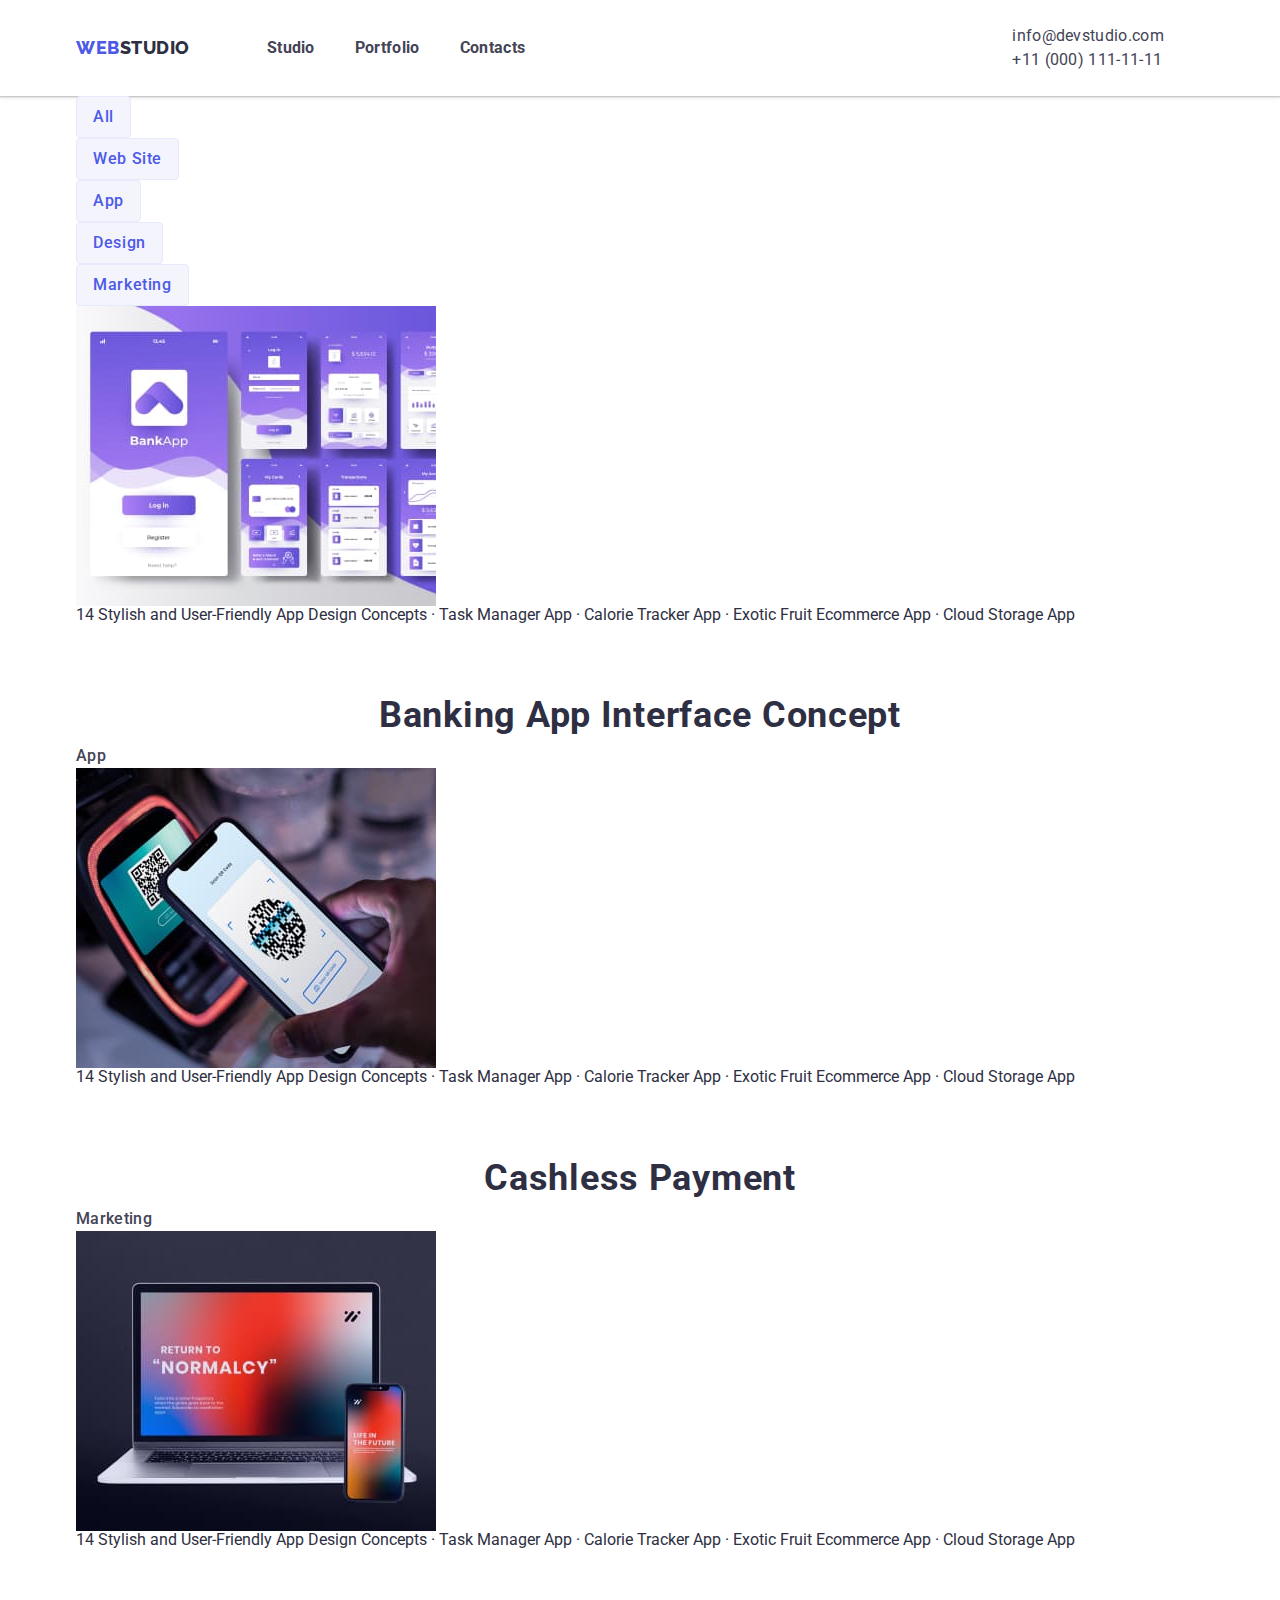
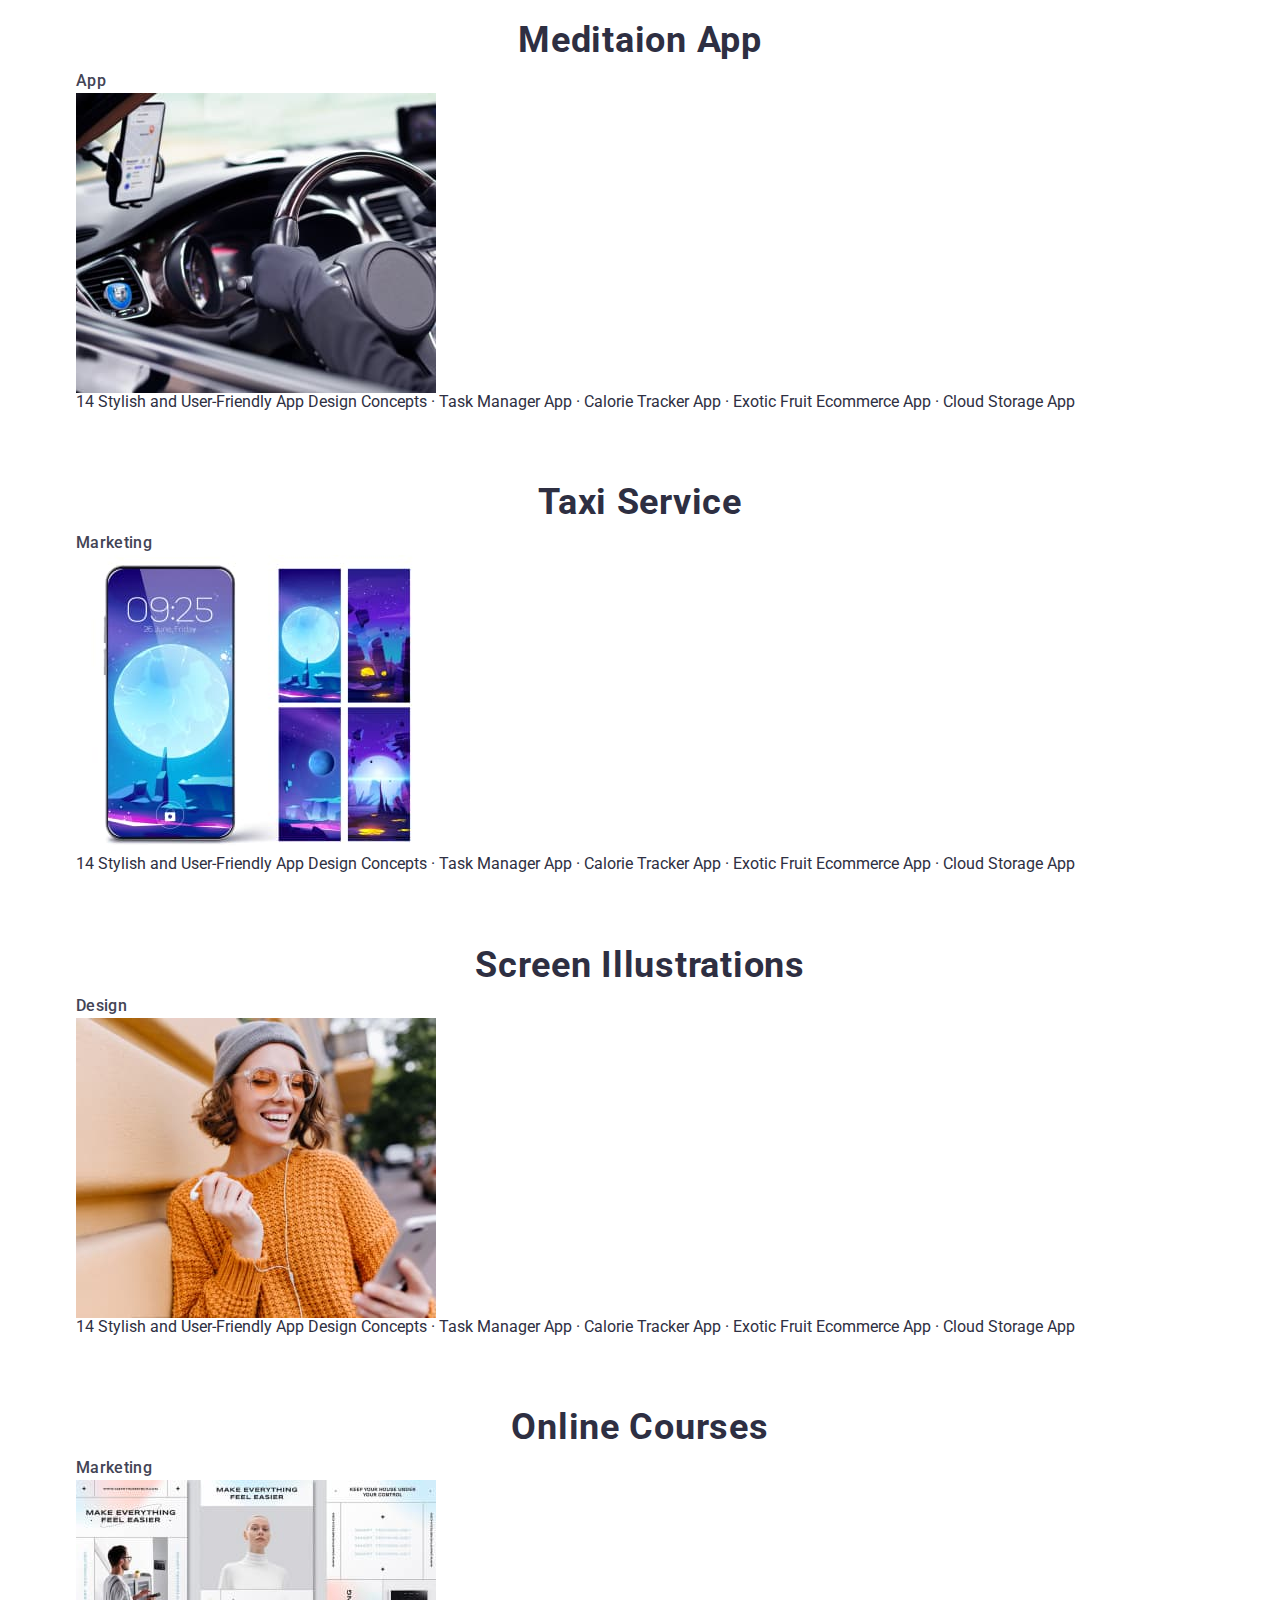
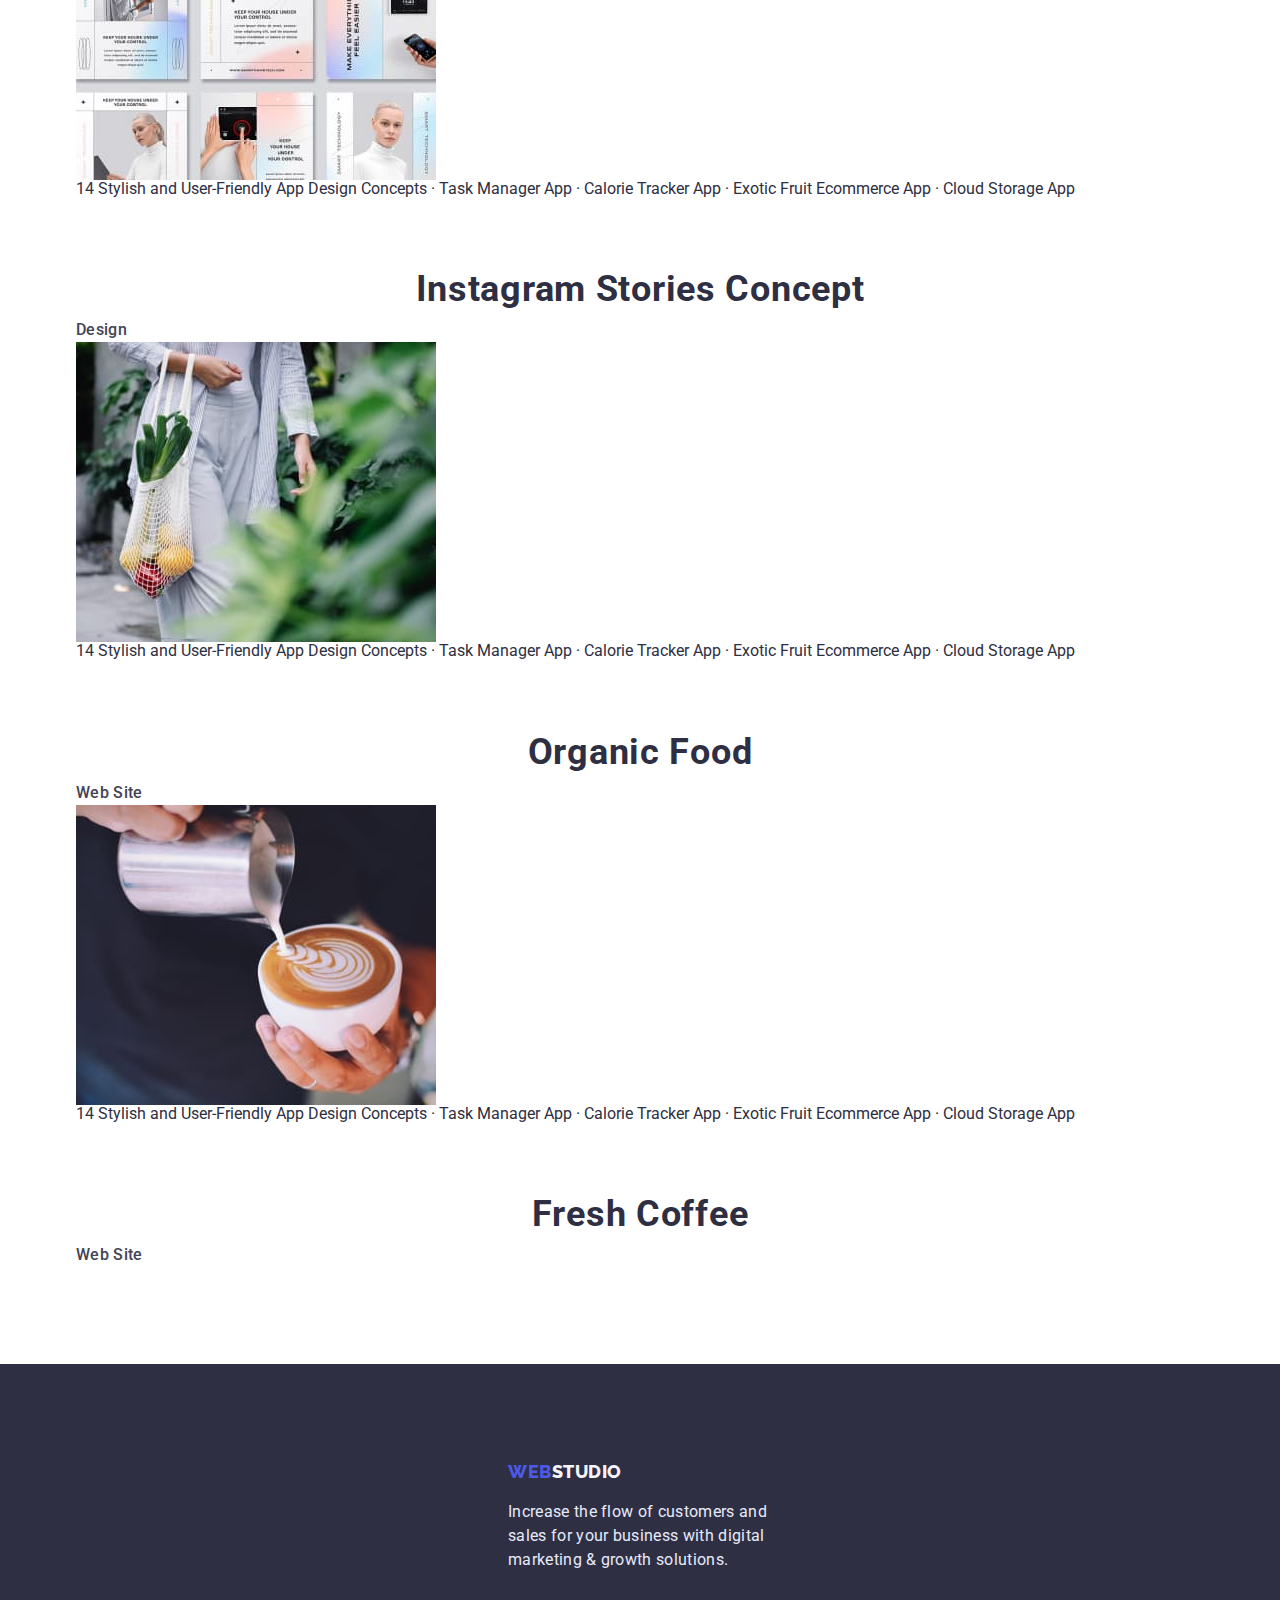
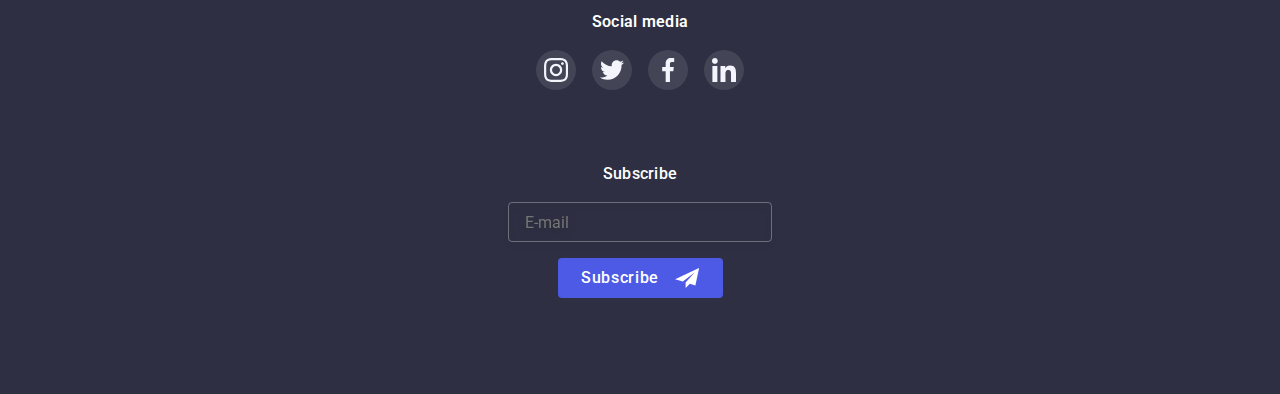
==== portfolio.html @ 829f00c6 "mobile version done" ====
<!DOCTYPE html>
<html lang="en">
  <head>
    <meta charset="UTF-8" />
    <meta http-equiv="X-UA-Compatible" content="IE=edge" />
    <meta name="viewport" content="width=device-width, initial-scale=1.0" />
    <link rel="preconnect" href="https://fonts.googleapis.com" />
    <link rel="preconnect" href="https://fonts.gstatic.com" crossorigin />
    <link
      href="https://fonts.googleapis.com/css2?family=Raleway:wght@700;800&family=Roboto:wght@400;500;700;900&display=swap"
      rel="stylesheet"
    />
    <link
      rel="stylesheet"
      href="https://cdnjs.cloudflare.com/ajax/libs/modern-normalize/1.1.0/modern-normalize.min.css"
    />
    <link rel="stylesheet" href="./css/styles.css" />
    <title>Portfolio</title>
  </head>
  <body>
    <!--Шапка сайту-->
    <header class="page-header">
      <div class="container page-header-container">
        <nav class="page-nav">
          <a class="link logo logo-header" href="./index.html"
            >Web<span class="logo-dark">Studio</span></a
          >
          <ul class="menu list">
            <li class="menu-item">
              <a class="menu-link link" href="./index.html">Studio</a>
            </li>
            <li class="menu-item">
              <a class="menu-link link current" href="./portfolio.html"
                >Portfolio</a
              >
            </li>
            <li class="menu-item">
              <a class="menu-link link" href="">Contacts</a>
            </li>
          </ul>
        </nav>
        <div>
          <ul class="menu-contacts list">
            <li class="menu-contacts-item">
              <a class="contact-mail link" href="mailto:info@devstudio.com"
                >info@devstudio.com</a
              >
            </li>
            <li>
              <a class="contact-phone-number link" href="tel:+110001111111"
                >+11 (000) 111-11-11</a
              >
            </li>
          </ul>
        </div>
      </div>
    </header>
    <main>
      <!--Наші роботи-->
      <section class="portfolio-section">
        <div class="container">
          <h1 class="visually-hidden">Portfolio</h1>
          <ul class="list portfolio-menu-list">
            <li class="portfolio-item">
              <button class="portfolio-btn" type="button">All</button>
            </li>
            <li class="portfolio-item">
              <button class="portfolio-btn" type="button">Web Site</button>
            </li>
            <li class="portfolio-item">
              <button class="portfolio-btn" type="button">App</button>
            </li>
            <li class="portfolio-item">
              <button class="portfolio-btn" type="button">Design</button>
            </li>
            <li>
              <button class="portfolio-btn" type="button">Marketing</button>
            </li>
          </ul>

          <ul class="list portfolio-container">
            <li class="portfolio-card">
              <a class="link card-color" href="App">
                <div class="portfolio-overlay">
                  <img
                    src="./images/bankingapp.jpg"
                    alt="Bank application photo"
                    width="360"
                    height="300"
                  />
                  <p class="overlay">
                    14 Stylish and User-Friendly App Design Concepts · Task
                    Manager App · Calorie Tracker App · Exotic Fruit Ecommerce
                    App · Cloud Storage App
                  </p>
                </div>
                <div class="portfolio-card-wrapper">
                  <h2 class="section-subtitle">
                    Banking App Interface Concept
                  </h2>
                  <p class="section-paragraph">App</p>
                </div>
              </a>
            </li>
            <li class="portfolio-card">
              <a class="link card-color" href="Marketing">
                <div class="portfolio-overlay">
                  <img
                    src="./images/cashlesspayment.jpg"
                    alt="Cashless Payment photo"
                    width="360"
                    height="300"
                  />
                  <p class="overlay">
                    14 Stylish and User-Friendly App Design Concepts · Task
                    Manager App · Calorie Tracker App · Exotic Fruit Ecommerce
                    App · Cloud Storage App
                  </p>
                </div>
                <div class="portfolio-card-wrapper">
                  <h2 class="section-subtitle">Cashless Payment</h2>
                  <p class="section-paragraph">Marketing</p>
                </div>
              </a>
            </li>
            <li class="portfolio-card">
              <a class="link card-color" href="App">
                <div class="portfolio-overlay">
                  <img
                    src="./images/meditation.jpg"
                    alt="Meditaion App photo"
                    width="360"
                    height="300"
                  />
                  <p class="overlay">
                    14 Stylish and User-Friendly App Design Concepts · Task
                    Manager App · Calorie Tracker App · Exotic Fruit Ecommerce
                    App · Cloud Storage App
                  </p>
                </div>
                <div class="portfolio-card-wrapper">
                  <h2 class="section-subtitle">Meditaion App</h2>
                  <p class="section-paragraph">App</p>
                </div>
              </a>
            </li>
            <li class="portfolio-card">
              <a class="link card-color" href="Marketing">
                <div class="portfolio-overlay">
                  <img
                    src="./images/taxi.jpg"
                    alt="Taxi goes on call"
                    width="360"
                    height="300"
                  />
                  <p class="overlay">
                    14 Stylish and User-Friendly App Design Concepts · Task
                    Manager App · Calorie Tracker App · Exotic Fruit Ecommerce
                    App · Cloud Storage App
                  </p>
                </div>
                <div class="portfolio-card-wrapper">
                  <h2 class="section-subtitle">Taxi Service</h2>
                  <p class="section-paragraph">Marketing</p>
                </div></a
              >
            </li>
            <li class="portfolio-card">
              <a class="link card-color" href="Design"
                ><div class="portfolio-overlay">
                  <img
                    src="./images/screen.jpg"
                    alt="Screen Illustrations photo"
                    width="360"
                    height="300"
                  />
                  <p class="overlay">
                    14 Stylish and User-Friendly App Design Concepts · Task
                    Manager App · Calorie Tracker App · Exotic Fruit Ecommerce
                    App · Cloud Storage App
                  </p>
                </div>
                <div class="portfolio-card-wrapper">
                  <h2 class="section-subtitle">Screen Illustrations</h2>
                  <p class="section-paragraph">Design</p>
                </div></a
              >
            </li>

            <li class="portfolio-card">
              <a class="link card-color" href="Marketing"
                ><div class="portfolio-overlay">
                  <img
                    src="./images/onlinecourses.jpg"
                    alt="Girl is lisening online course"
                    width="360"
                    height="300"
                  />
                  <p class="overlay">
                    14 Stylish and User-Friendly App Design Concepts · Task
                    Manager App · Calorie Tracker App · Exotic Fruit Ecommerce
                    App · Cloud Storage App
                  </p>
                </div>
                <div class="portfolio-card-wrapper">
                  <h2 class="section-subtitle">Online Courses</h2>
                  <p class="section-paragraph">Marketing</p>
                </div></a
              >
            </li>
            <li class="portfolio-card">
              <a class="link card-color" href="Design"
                ><div class="portfolio-overlay">
                  <img
                    src="./images/instanew.jpg"
                    alt="Instagram application photo"
                    width="360"
                    height="300"
                  />
                  <p class="overlay">
                    14 Stylish and User-Friendly App Design Concepts · Task
                    Manager App · Calorie Tracker App · Exotic Fruit Ecommerce
                    App · Cloud Storage App
                  </p>
                </div>
                <div class="portfolio-card-wrapper">
                  <h2 class="section-subtitle">Instagram Stories Concept</h2>
                  <p class="section-paragraph">Design</p>
                </div></a
              >
            </li>
            <li class="portfolio-card">
              <a class="link card-color" href="Web-Site"
                ><div class="portfolio-overlay">
                  <img
                    src="./images/organicfood.jpg"
                    alt="Organic Food photo"
                    width="360"
                    height="300"
                  />
                  <p class="overlay">
                    14 Stylish and User-Friendly App Design Concepts · Task
                    Manager App · Calorie Tracker App · Exotic Fruit Ecommerce
                    App · Cloud Storage App
                  </p>
                </div>
                <div class="portfolio-card-wrapper">
                  <h2 class="section-subtitle">Organic Food</h2>
                  <p class="section-paragraph">Web Site</p>
                </div></a
              >
            </li>
            <li class="portfolio-card">
              <a class="link card-color" href="Web-Site"
                ><div class="portfolio-overlay">
                  <img
                    src="./images/freshcoffee.jpg"
                    alt="Fresh Coffee photo"
                    width="360"
                    height="300"
                  />
                  <p class="overlay">
                    14 Stylish and User-Friendly App Design Concepts · Task
                    Manager App · Calorie Tracker App · Exotic Fruit Ecommerce
                    App · Cloud Storage App
                  </p>
                </div>
                <div class="portfolio-card-wrapper">
                  <h2 class="section-subtitle">Fresh Coffee</h2>
                  <p class="section-paragraph">Web Site</p>
                </div></a
              >
            </li>
          </ul>
        </div>
      </section>
    </main>
    <!--Підвал-->
    <footer class="footer-container">
      <div class="container footer-position">
        <div class="footer-info">
          <a class="link logo" href="./index.html"
            >Web<span class="logo-light">Studio</span></a
          >
          <p class="footer-paragraph">
            Increase the flow of customers and sales for your business with
            digital marketing & growth solutions.
          </p>
        </div>
        <div class="footer-social-media">
          <section class="social-media">
            <h3 class="social-media-paragraph">Social media</h3>
            <ul class="social-footer-list list">
              <li class="social-list-item">
                <a href="#" class="social-list-link link-bg">
                  <svg class="social-list-icon" width="24" height="24">
                    <use href="./images/sprite.svg#icon-instagram"></use></svg
                ></a>
              </li>
              <li class="social-list-item">
                <a href="" class="social-list-link link-bg">
                  <svg class="social-list-icon" width="24" height="24">
                    <use href="./images/sprite.svg#icon-twitter"></use></svg
                ></a>
              </li>
              <li class="social-list-item">
                <a href="" class="social-list-link link-bg">
                  <svg class="social-list-icon" width="24" height="24">
                    <use href="./images/sprite.svg#icon-facebook"></use></svg
                ></a>
              </li>
              <li class="social-list-item">
                <a href="" class="social-list-link link-bg">
                  <svg class="social-list-icon" width="24" height="24">
                    <use href="./images/sprite.svg#icon-linkedin"></use></svg
                ></a>
              </li>
            </ul>
          </section>
        </div>

        <div class="footer-form-container">
          <h3 class="footer-form-paragraph">Subscribe</h3>
          <form class="footer-form">
            <label class="footer-form-field">
              <input
                type="email"
                name="user_email"
                class="footer-form-input"
                required
                placeholder="E-mail"
              />
            </label>
            <button type="submit" class="footer-form-submit">
              Subscribe
              <svg class="footer-icon-send">
                <use href="./images/sprite.svg#icon-send"></use>
              </svg>
            </button>
          </form>
        </div>
      </div>
    </footer>
  </body>
</html>
---- css/styles.css ----
h1,
h2,
h3,
h4,
p {
  margin-top: 0;
  margin-bottom: 0;
}

h1 {
  margin: 0 auto;
}

ul {
  margin-top: 0;
  margin-bottom: 0;
  padding-left: 0;
}

img {
  display: block;
}

button {
  cursor: pointer;
}

:root {
  --color-primary-brand: #4d5ae5;
  --color-dark: #2e2f42;
  --color-success: #31d0aa;
  --color-text: #434455;
  --color-subtle-text: #8e8f99;
  --color-accent: #e7e9fc;
  --color-light: #f4f4fd;
  --color-white: #ffffff;
  --color-btn-bgrnd-active: #404bbf;
}

.list {
  list-style: none;
}

.link {
  text-decoration: none;
}

body {
  font-family: "Roboto", sans-serif;
  color: var(--color-dark);
  background-color: var(--color-white);
}

/* ============== Components ================= */
/*#region */
.portfolio-btn {
  font-family: "Roboto", sans-serif;
  font-weight: 500;
  font-size: 16px;
  line-height: 1.5;
  letter-spacing: 0.04em;
  color: var(--color-primary-brand);
  background-color: var(--color-light);
  border-color: var(--color-accent);
  border: 1px solid var(--color-accent);
  border-radius: 4px;
  padding: 8px 16px 8px 16px;

  transition-property: color, background-color, border-color, box-shadow;
  transition-duration: 250ms;
  transition-timing-function: cubic-bezier(0.4, 0, 0.2, 1);
}

.portfolio-btn:hover,
.portfolio-btn:focus {
  color: var(--color-white);
  background-color: var(--color-primary-brand);
  border-color: transparent;
  border-radius: 4px;
  box-shadow: 0px 3px 1px rgba(0, 0, 0, 0.1), 0px 2px 1px rgba(0, 0, 0, 0.08),
    0px 2px 2px rgba(0, 0, 0, 0.12);
}

.visually-hidden {
  position: absolute;
  white-space: nowrap;
  width: 1px;
  height: 1px;
  overflow: hidden;
  border: 0;
  padding: 0;
  clip: rect(0 0 0 0);
  clip-path: inset(50%);
  margin: -1px;
}

.section-title {
  font-weight: 700;
  font-size: 36px;
  line-height: 1.11;
  letter-spacing: 0.02em;
  margin-top: 103px;
  margin-bottom: 72px;
  text-align: center;
}

.section-subtitle-team {
  font-weight: 500;
  font-size: 20px;
  line-height: 1.2;
  letter-spacing: 0.02em;
  text-align: center;
}

.section-paragraph-team {
  font-weight: 400;
  font-size: 16px;
  line-height: 1.5;
  letter-spacing: 0.02em;
  color: var(--color-text);
  margin-top: 8px;
  text-align: center;
}

.card-color {
  position: relative;
  display: block;
  color: var(--color-dark);

  transition-property: box-shadow;
  transition-duration: 250ms;
  transition-timing-function: cubic-bezier(0.4, 0, 0.2, 1);
}

.logo {
  font-family: "Raleway", sans-serif;
  font-weight: 800;
  font-size: 18px;
  line-height: 1.33;
  letter-spacing: 0.03em;
  text-transform: uppercase;
  color: var(--color-primary-brand);
}

.logo-header {
  margin-right: 77px;
}

.logo-dark {
  color: var(--color-dark);
}

.logo-light {
  color: var(--color-light);
}

/* .container {
  width: 1158px;
  margin: 0 auto;
  padding-left: 15px;
  padding-right: 15px;
} */

/* ============== /Components ================= */
/*#endregion*/

/* ================== Header ================== */
/*#region */

.container {
  padding-left: 15px;
  padding-right: 15px;
}

@media screen and (min-width: 480px) {
  .container {
    width: 396px;
    margin-left: auto;
    margin-right: auto;
  }
}

@media screen and (min-width: 769px) {
  .container {
    width: 736px;
  }
}

@media screen and (min-width: 1200px) {
  .container {
    width: 1158px;
  }
}

/* ================== Mobile ================== */
@media screen and (max-width: 768px) {
  .menu,
  .menu-contacts,
  .studio-features-svg-bg {
    display: none;
  }

  .page-header {
    padding-top: 24px;
    padding-bottom: 24px;
  }

  .page-header-container {
    display: flex;
    justify-content: space-between;
  }

  .mobile-menu-open {
    background-color: transparent;
    border: none;
    padding: 0;
    line-height: 0;
  }
}

/* =================== / Mobile =================== */
/* ================== Mobile menu ================== */
.mobile-menu {
  position: fixed;
  width: 100%;
  height: 100%;
  min-height: 796px;
  z-index: 1000;
  top: 0;
  left: 0;
  background-color: var(--color-white);

  opacity: 0;
  visibility: hidden;
  pointer-events: none;
  transition: 500ms linear, visibilits 500ms linear;
}
.mobile-menu-open-icon {
  width: 32px;
  height: 22px;
}

.mobile-menu.is-open {
  opacity: 1;
  visibility: visible;
  pointer-events: auto;
}

.mobile-menu-container {
  position: relative;
  padding: 40px;
}

.mobile-menu-close-btn {
  position: absolute;
  right: 40px;
  top: 40px;
  display: flex;
  justify-content: center;
  align-items: center;
  background-color: #e7e9fc;
  border: 1px solid rgba(0, 0, 0, 0.1);
  width: 24px;
  height: 24px;
  border-radius: 50%;

  transition-property: background-color, box-shadow, border;
  transition-duration: 250ms;
  transition-timing-function: cubic-bezier(0.4, 0, 0.2, 1);
}

.mobile-menu-close-btn:hover,
.mobile-menu-close-btn:focus {
  background-color: #e7e9fc;
  box-shadow: 0px 1px 6px rgba(46, 47, 66, 0.08),
    0px 1px 1px rgba(46, 47, 66, 0.16), 0px 2px 1px rgba(46, 47, 66, 0.08);
  border: none;
}

.mobile-menu-close-btn:active {
  background-color: var(--color-btn-bgrnd-active);
  fill: var(--color-white);
  border: none;
}
/* ================= / Mobile menu ================= */

/* =================  Tablet ================= */

@media screen and (min-width: 768px) {
  .mobile-menu,
  .mobile-menu-open {
    display: none;
  }

  .page-header {
    padding-top: 24px;
    padding-bottom: 24px;
    box-shadow: 0px 2px 1px rgba(46, 47, 66, 0.08),
      0px 1px 1px rgba(46, 47, 66, 0.16), 0px 1px 6px rgba(46, 47, 66, 0.08);
  }

  .page-nav {
    display: flex;
    align-items: center;
  }

  .page-header-container {
    display: flex;
    align-items: center;
    justify-content: space-between;
  }

  .menu {
    display: flex;
    align-items: center;
  }

  .menu-contacts {
    display: flex;
    flex-direction: column;
    align-items: flex-start;
    margin-left: auto;
  }

  .menu-contacts-item {
    margin-right: 40px;
  }

  .menu-item {
    position: relative;
  }

  .menu-item:not(:last-child) {
    margin-right: 40px;
  }

  .menu-link {
    font-weight: 700;
    font-size: 16px;
    line-height: 1.5;
    letter-spacing: 0.02em;
    color: var(--color-text);

    transition-property: color;
    transition-duration: 250ms;
    transition-timing-function: cubic-bezier(0.4, 0, 0.2, 1);
  }

  .menu-link:hover,
  .menu-link:focus,
  .contact-mail:hover,
  .contact-mail:focus,
  .contact-phone-number:hover,
  .contact-phone-number:focus,
  .menu-link:active,
  .contact-mail:active,
  .contact-phone-number:active {
    color: var(--color-primary-brand);
  }

  .contact-mail,
  .contact-phone-number {
    font-weight: 400;
    font-size: 16px;
    line-height: 1.5;
    letter-spacing: 0.02em;
    color: var(--color-text);

    transition-property: color;
    transition-duration: 250ms;
    transition-timing-function: cubic-bezier(0.4, 0, 0.2, 1);
  }
}
/* ================= / Tablet ================= */

/* .link.current::after {
  content: "";
  position: absolute;
  width: 100%;
  height: 4px;
  left: 0px;
  bottom: -24px;
  background-color: var(--color-primary-brand);
  border-radius: 2px;
}

.page-header {
  padding-top: 24px;
  padding-bottom: 24px;
  box-shadow: 0px 2px 1px rgba(46, 47, 66, 0.08),
    0px 1px 1px rgba(46, 47, 66, 0.16), 0px 1px 6px rgba(46, 47, 66, 0.08);
}

.page-nav {
  display: flex;
  align-items: center;
}

.page-header-container {
  display: flex;
  align-items: center;
  justify-content: space-between;
}

.menu {
  display: flex;
  align-items: center;
}

.menu-contacts {
  display: flex;
  align-items: center;
  margin-left: auto;
}

.menu-contacts-item {
  margin-right: 40px;
}

.menu-item {
  position: relative;
}

.menu-item:not(:last-child) {
  margin-right: 40px;
}

.logo {
  font-family: "Raleway", sans-serif;
  font-weight: 800;
  font-size: 18px;
  line-height: 1.33;
  letter-spacing: 0.03em;
  text-transform: uppercase;
  color: var(--color-primary-brand);
}

.logo-header {
  margin-right: 77px;
}

.logo-dark {
  color: var(--color-dark);
}

.logo-light {
  color: var(--color-light);
}

.menu-link {
  font-weight: 700;
  font-size: 16px;
  line-height: 1.5;
  letter-spacing: 0.02em;
  color: var(--color-text);

  transition-property: color;
  transition-duration: 250ms;
  transition-timing-function: cubic-bezier(0.4, 0, 0.2, 1);
}

.menu-link:hover,
.menu-link:focus,
.contact-mail:hover,
.contact-mail:focus,
.contact-phone-number:hover,
.contact-phone-number:focus,
.menu-link:active,
.contact-mail:active,
.contact-phone-number:active {
  color: var(--color-primary-brand);
}

.contact-mail,
.contact-phone-number {
  font-weight: 400;
  font-size: 16px;
  line-height: 1.5;
  letter-spacing: 0.02em;
  color: var(--color-text);

  transition-property: color;
  transition-duration: 250ms;
  transition-timing-function: cubic-bezier(0.4, 0, 0.2, 1);
} */
/* ================== /Header ================== */
/*#endregion*/

/* ==============< !--Hero-->================= */
/*#region */

.hero {
  display: flex;
  flex-direction: column;
  justify-content: center;
  align-items: center;
  /* width: 428px; */
  width: 100vw;
  height: 432px;
  margin-left: auto;
  margin-right: auto;
  background-image: linear-gradient(
      rgba(46, 47, 66, 0.7),
      rgba(46, 47, 66, 0.7)
    ),
    url("../images/hero/mobile-bg.jpg");
  background-size: cover;
  background-color: rgba(46, 47, 66, 1);
}

.hero-title {
  font-weight: 700;
  font-size: 32px;
  line-height: 1.11;
  letter-spacing: 0.02em;
  text-align: center;
  color: var(--color-white);
  width: 318px;
}

.modal-btn {
  font-family: "Roboto", sans-serif;
  font-weight: 700;
  font-size: 16px;
  line-height: 1.19;
  letter-spacing: 0.04em;
  align-items: center;
  color: var(--color-white);
  background-color: var(--color-primary-brand);
  border-radius: 4px;
  border: 0px;
  margin-top: 72px;
  width: 170px;
  height: 51px;

  transition-property: box-shadow;
  transition-duration: 250ms;
  transition-timing-function: cubic-bezier(0.4, 0, 0.2, 1);
}

.modal-btn:hover,
.modal-btn:focus {
  box-shadow: 0px 4px 4px rgba(0, 0, 0, 0.15);
}

.modal-btn:active {
  background-color: var(--color-btn-bgrnd-active);
}

@media screen and (min-width: 768px) {
  .hero {
    background-image: linear-gradient(
        rgba(46, 47, 66, 0.7),
        rgba(46, 47, 66, 0.7)
      ),
      url("../images/hero/tablet-bg.jpg");
    padding-top: 112px;
    padding-bottom: 204px;
    width: 768px;
  }
  .hero-title {
    font-weight: 700;
    font-size: 56px;
    line-height: 1.07;
    letter-spacing: 0.02em;
    text-align: center;
    color: var(--color-white);
    width: 494px;
  }
}

@media (min-device-pixel-ratio: 2) and (min-width: 768px),
  screen and (min-resolution: 192dpi) and (min-width: 768px),
  screen and (min-resolution: 2dppx) and (min-width: 768px) {
  .hero {
    background-image: linear-gradient(
        rgba(46, 47, 66, 0.7),
        rgba(46, 47, 66, 0.7)
      ),
      url("../images/hero/tablet-bg@2x.jpg");
  }
}

@media screen and (min-width: 1200px) {
  .hero {
    padding-top: 192px;
    padding-bottom: 192px;
    width: 1440px;

    background-image: linear-gradient(
        rgba(46, 47, 66, 0.7),
        rgba(46, 47, 66, 0.7)
      ),
      url("../images/hero/bg.jpg");
  }
}

@media (min-device-pixel-ratio: 2) and (min-width: 1200px),
  screen and (min-resolution: 192dpi) and (min-width: 1200px),
  screen and (min-resolution: 2dppx) and (min-width: 1200px) {
  .hero {
    background-image: linear-gradient(
        rgba(46, 47, 66, 0.7),
        rgba(46, 47, 66, 0.7)
      ),
      url("../images/hero/bg@2x.jpg");
  }

  .modal-btn {
    font-family: "Roboto", sans-serif;
    font-weight: 700;
    font-size: 16px;
    line-height: 1.19;
    letter-spacing: 0.04em;
    align-items: center;
    color: var(--color-white);
    background-color: var(--color-primary-brand);
    border-radius: 4px;
    border: 0px;
    margin-top: 48px;
    width: 170px;
    height: 51px;
  }
}
/* ==============< /!--Hero-->================= */
/*#endregion*/

/* ==================  Особливості студії mobile ================== */

.studio-features {
  display: flex;
  flex-direction: column;
  text-align: center;
}

.section-subtitle {
  font-weight: 700;
  font-size: 36px;
  line-height: 1.11;
  text-align: center;
  letter-spacing: 0.02em;
  color: var(--color-dark);
  margin-top: 72px;
}

.section-paragraph {
  font-weight: 500;
  font-size: 16px;
  line-height: 1.5;
  letter-spacing: 0.02em;
  color: var(--color-text);
  margin-top: 8px;
}

/* ==================  /Особливості студії mobile ================== */

/* ==================  Особливості студії  ================== */

/* .studio-section-features {
  padding-top: 120px;
  padding-bottom: 120px;
}
.studio-features {
  display: flex;
  justify-content: space-between;
}

.studio-features-svg {
  width: 64px;
  height: 64px;
}

.studio-features-svg-bg {
  display: flex;
  justify-content: center;
  align-items: center;
  height: 112px;
  background-color: #f4f4fd;
  border-radius: 4px;
  margin-bottom: 8px;
}

.studio-features-item {
  flex-basis: calc((100%-72px) / 4);
}

.studio-features-item:not(:last-child) {
  margin-right: 24px;
} */
/* ==================  /Особливості студії  ================== */

/* ==================  What are we doing ================== */
/* .doing-list {
  display: flex;
  justify-content: space-between;
}

.doing-list-section {
  padding-bottom: 120px;
} */
/* =================  /What are we doing ================== */

/* ==================  Our Team-Mobile ================== */
.team {
  background-color: var(--color-light);
  padding-top: 96px;
  padding-bottom: 120px;
  margin-top: 96px;
}

.our-team-list {
  display: flex;
  justify-content: center;
  flex-wrap: wrap;
  gap: 24px;
}

.team-item {
  background-color: var(--color-white);
  box-shadow: 0px 1px 6px rgba(46, 47, 66, 0.08),
    0px 1px 1px rgba(46, 47, 66, 0.16), 0px 2px 1px rgba(46, 47, 66, 0.08);
  border-radius: 0px 0px 4px 4px;
}

.our-team-wrapper {
  padding: 32px 16px;
  text-align: center;
}

.social-list {
  display: flex;
  justify-content: center;
  gap: 24px;
  margin-top: 12px;
}

.social-list-link {
  display: flex;
  justify-content: center;
  align-items: center;
  width: 40px;
  height: 40px;
  border-radius: 50%;
  background-color: var(--color-primary-brand);
  fill: var(--color-white);

  transition-property: background-color;
  transition-duration: 250ms;
  transition-timing-function: cubic-bezier(0.4, 0, 0.2, 1);
}

.social-list-link:hover,
.social-list-link:focus {
  background-color: #31d0aa;
} */

/* ================  /Our Team-Mobile ================ */

/* ==================  Our Team ================== */
/* .team {
  background-color: var(--color-light);
  padding-top: 120px;
  padding-bottom: 120px;
}

.our-team-list {
  display: flex;
  justify-content: space-between;
  flex-wrap: wrap;
  gap: 24px;
}
.our-team-wrapper {
  padding: 32px 16px;
  text-align: center;
}
.team-item {
  background-color: var(--color-white);
  box-shadow: 0px 1px 6px rgba(46, 47, 66, 0.08),
    0px 1px 1px rgba(46, 47, 66, 0.16), 0px 2px 1px rgba(46, 47, 66, 0.08);
  border-radius: 0px 0px 4px 4px;
}

.social-list {
  display: flex;
  justify-content: center;
  gap: 24px;
  margin-top: 12px;
}

.social-list-link {
  display: flex;
  justify-content: center;
  align-items: center;
  width: 40px;
  height: 40px;
  border-radius: 50%;
  background-color: var(--color-primary-brand);
  fill: var(--color-white);

  transition-property: background-color;
  transition-duration: 250ms;
  transition-timing-function: cubic-bezier(0.4, 0, 0.2, 1);
}

.social-list-link:hover,
.social-list-link:focus {
  background-color: #31d0aa;
} */

/* =================  / Our Team ================== */

/* =============  Our Customers-Mobile ================ */
 .our-customers {
  padding-top: 104px;
  padding-bottom: 104px;
}

.our-customers-list {
  display: flex;
  flex-wrap: wrap;
  justify-content: center;
  gap: 16px;
  width: 396px;
}

.our-customers-link {
  display: flex;
  justify-content: center;
  align-items: center;
  width: 190px;
  height: 88px;
  fill: rgba(46, 47, 66, 0.4);
  border: 1px solid rgba(46, 47, 66, 0.4);
  border-radius: 4px;

  transition-property: fill, border;
  transition-duration: 250ms;
  transition-timing-function: cubic-bezier(0.4, 0, 0.2, 1);
}
/* ============  /Our Customers-Mobile =============== */

/* =================   Our Customers ================== */
/* .our-customers {
  padding-top: 120px;
  padding-bottom: 120px;
}

.our-customers-list {
  display: flex;
  justify-content: center;
  gap: 24px;
}

.our-customers-link {
  display: flex;
  justify-content: center;
  align-items: center;
  width: 168px;
  height: 88px;
  fill: rgba(46, 47, 66, 0.4);
  border: 1px solid rgba(46, 47, 66, 0.4);
  border-radius: 4px;

  transition-property: fill, border;
  transition-duration: 250ms;
  transition-timing-function: cubic-bezier(0.4, 0, 0.2, 1);
}

.our-customers-link:hover,
.our-customers-link:focus {
  fill: rgba(77, 90, 229, 1);
  border: 1px solid rgba(77, 90, 229, 1);
} */

/* =================  / Our Customers ================== */
/* ==================  Portfolio ================== */
/* .portfolio-overlay {
  overflow: hidden;
  position: relative;
}

.overlay {
  position: absolute;
  width: 360px;
  height: 300px;
  left: 0px;
  top: 0px;
  padding: 40px 32px 164px;

  transform: translate(0, 100%);
  transition: transform 250ms cubic-bezier(0.4, 0, 0.2, 1);

  font-weight: 400;
  font-size: 16px;
  line-height: 1.5;
  color: var(--color-light);
  letter-spacing: 0.02em;

  background-color: var(--color-primary-brand);
  background-blend-mode: soft-light;
  mix-blend-mode: normal;
}
.portfolio-card:hover .overlay {
  transform: translate(0, 0);
}

.portfolio-section {
  padding-top: 96px;
  padding-bottom: 120px;
}

.card-color:hover,
.card-color:focus {
  box-shadow: 0px 1px 6px 0px rgba(46, 47, 66, 0.08);
}

.portfolio-menu-list {
  display: flex;
  align-items: center;
  justify-content: center;
}

.portfolio-item:not(:last-child) {
  padding-right: 24px;
}

.portfolio-container {
  display: flex;
  flex-wrap: wrap;
  row-gap: 48px;
  column-gap: 24px;
  margin-top: 72px;
}

.portfolio-card-wrapper {
  padding-top: 32px;
  padding-bottom: 32px;
  padding-left: 16px;
  padding-right: 16px;
  border: 0.5px solid var(--color-light);
  border-top: none;
  box-shadow: 0px 1px 6px rgba(46, 47, 66, 0.08);
} */
/* ==================  /Portfolio ================== */

/* ================  Footer-Mobile ================ */
.footer-container {
  background-color: var(--color-dark);
  margin-top: 97px;
  padding-top: 96x;
  padding-bottom: 96px;
}

.logo-footer {
  display: block;
  text-align: center;
}
.footer-paragraph {
  font-size: 16px;
  line-height: 1.5;
  letter-spacing: 0.02em;
  color: var(--color-accent);
  width: 264px;
  height: 110px;
  margin-top: 16px;
}

.footer-position {
  display: flex;
  flex-direction: column;
  justify-content: flex-start;
  align-items: center;
  padding-top: 96px;
  }

.social-footer-list {
  display: flex;
  justify-content: center;
  gap: 16px;
  margin-top: 12px;
}

.social-media-paragraph {
  font-weight: 600;
  font-size: 16px;
  line-height: 24px;
  letter-spacing: 0.02em;
  color: var(--color-white);
  margin-bottom: 16px;
  text-align: center;
}

.link-bg {
  background-color: rgba(255, 255, 255, 0.1);

  transition-property: background-color;
  transition-duration: 250ms;
  transition-timing-function: cubic-bezier(0.4, 0, 0.2, 1);
}

.link-bg:hover,
.link-bg:focus {
  box-shadow: 0px 4px 4px rgba(0, 0, 0, 0.25);
}

.footer-form-paragraph {
  font-weight: 500;
  font-size: 16px;
  line-height: 1.5;
  letter-spacing: 0.02em;
  color: var(--color-white);
  margin-top: 72px;
  margin-bottom: 16px;
  text-align: center;
}

.footer-form-input {
  color: var(--color-white);
  width: 264px;
  height: 40px;
  border: 1px solid rgba(255, 255, 255, 0.3);
  filter: drop-shadow(0px 4px 4px rgba(0, 0, 0, 0.15));
  border-radius: 4px;
  background-color: transparent;
  padding-left: 16px;
  outline: none;
  margin-bottom: 16px;
}

.footer-form-submit {
  display: flex;
  align-items: center;
  justify-content: center;
  gap: 16px;
  font-family: "Roboto", sans-serif;
  font-weight: 500;
  font-size: 16px;
  line-height: 1.5;
  letter-spacing: 0.04em;
  color: var(--color-white);
  background-color: var(--color-primary-brand);
  border-radius: 4px;
  border: 0px;
  width: 165px;
  height: 40px;
 
  margin: 0 auto;
  }

.footer-form-submit:hover,
.footer-form-submit:focus {
  box-shadow: 0px 4px 4px rgba(0, 0, 0, 0.15);
}

.footer-form-submit:active {
  background-color: var(--color-btn-bgrnd-active);
}
.footer-icon-send {
  height: 20px;
  width: 24px;
}
/* ================  /Footer-Mobile ================ */
/* ==================  Footer ================== */
/* .social-footer-list {
  display: flex;
  justify-content: center;
  gap: 16px;
  margin-top: 12px;
}

.footer-paragraph {
  font-size: 16px;
  line-height: 1.5;
  letter-spacing: 0.02em;
  color: var(--color-accent);
  width: 264px;
  height: 110px;
  margin-top: 16px;
}

.footer-container {
  background-color: var(--color-dark);
  padding-top: 100px;
  padding-bottom: 100px;
}

.footer-position {
  display: flex;
  justify-content: flex-start;
  align-items: baseline;
  }

.footer-info {
  margin-right: 120px;
}
.footer-social-media {
  margin-right: 80px;
}
.social-media-paragraph {
  font-weight: 600;
  font-size: 16px;
  line-height: 24px;
  letter-spacing: 0.02em;
  color: var(--color-white);
  margin-bottom: 16px;
}

.link-bg {
  background-color: rgba(255, 255, 255, 0.1);

  transition-property: background-color;
  transition-duration: 250ms;
  transition-timing-function: cubic-bezier(0.4, 0, 0.2, 1);
}

.link-bg:hover,
.link-bg:focus {
  box-shadow: 0px 4px 4px rgba(0, 0, 0, 0.25);
}

.footer-form {
  display: flex;
  align-items: center;
  gap: 24px;
}

.footer-form-paragraph {
  font-weight: 500;
  font-size: 16px;
  line-height: 1.5;
  letter-spacing: 0.02em;
  color: var(--color-white);
  margin-bottom: 16px;
}

.footer-form-input {
  color: var(--color-white);
  width: 264px;
  height: 40px;
  border: 1px solid rgba(255, 255, 255, 0.3);
  filter: drop-shadow(0px 4px 4px rgba(0, 0, 0, 0.15));
  border-radius: 4px;
  background-color: transparent;
  padding-left: 16px;
  outline: none;
}

.footer-form-submit {
  display: flex;
  align-items: center;
  justify-content: center;
  gap: 16px;
  font-family: "Roboto", sans-serif;
  font-weight: 500;
  font-size: 16px;
  line-height: 1.5;
  letter-spacing: 0.04em;
  color: var(--color-white);
  background-color: var(--color-primary-brand);
  border-radius: 4px;
  border: 0px;
  width: 165px;
  height: 40px;
}

.footer-form-submit:hover,
.footer-form-submit:focus {
  box-shadow: 0px 4px 4px rgba(0, 0, 0, 0.15);
}

.footer-form-submit:active {
  background-color: var(--color-btn-bgrnd-active);
}
.footer-icon-send {
  height: 20px;
  width: 24px;
} */
/* ================== /Footer ================== */

/* ================== Modal window ================== */
/* .backdrop {
  position: fixed;
  top: 0;
  left: 0;
  z-index: 100;
  width: 100%;
  height: 100%;
  background-color: rgba(46, 47, 66, 0.4);

  transition-property: opacity, visibility;
  transition-duration: 250ms;
  transition-timing-function: cubic-bezier(0.4, 0, 0.2, 1);
}

.backdrop.is-hidden {
  opacity: 0;
  visibility: hidden;
  pointer-events: none;
}

.modal {
  position: absolute;
  top: 50%;
  left: 50%;
  transform: translate(-50%, -50%);
  width: 408px;
 
  background-color: #fcfcfc;
  box-shadow: 0px 1px 1px rgba(0, 0, 0, 0.14), 0px 1px 3px rgba(0, 0, 0, 0.12),
    0px 2px 1px rgba(0, 0, 0, 0.2);
  border-radius: 4px;
  padding: 72px 24px 24px 24px;
}

.modal-close-btn {
  display: flex;
  justify-content: center;
  align-items: center;
  background-color: #e7e9fc;
  border: 1px solid rgba(0, 0, 0, 0.1);
  width: 24px;
  height: 24px;
  border-radius: 50%;
  position: absolute;
  right: 24px;
  top: 24px;

  transition-property: background-color, box-shadow, border;
  transition-duration: 250ms;
  transition-timing-function: cubic-bezier(0.4, 0, 0.2, 1);
}

.modal-close-btn:hover,
.modal-close-btn:focus {
  background-color: #e7e9fc;
  box-shadow: 0px 1px 6px rgba(46, 47, 66, 0.08),
    0px 1px 1px rgba(46, 47, 66, 0.16), 0px 2px 1px rgba(46, 47, 66, 0.08);
  border: none;
}

.modal-close-btn:active {
  background-color: var(--color-btn-bgrnd-active);
  fill: var(--color-white);
  border: none;
} */
/* ================== /Modal window ================== */
/* ==================  Modal form ================== */
/* .modal-paragraph {
  font-weight: 500;
  font-size: 16px;
  line-height: 1.5;
  text-align: center;
  letter-spacing: 0.02em;
  color: var(--color-dark);
}

.modal-form {
  display: flex;
  flex-direction: column;
  margin-top: 8px;
}

.modal-form-field {
  margin-top: 8px;
}

.modal-form-input-wrapper {
  position: relative;
}
.modal-form-input {
  font-size: 18px;
  width: 100%;
  height: 40px;
  border: 1px solid rgba(33, 33, 33, 0.2);
  border-radius: 4px;
  padding-left: 42px;
  transition-property: background-color;
  transition-duration: 250ms;
  transition-timing-function: cubic-bezier(0.4, 0, 0.2, 1);
}

.modal-form-input:focus {
  outline: none;
  border-color: var(--color-primary-brand);
}

.modal-form-input:focus + .modal-form-input-icon {
  fill: var(--color-primary-brand);
}
.modal-form-input-desc {
  display: block;
  font-weight: 400;
  font-size: 12px;
  line-height: 1.33;
  letter-spacing: 0.04em;
  color: var(--color-subtle-text);
  margin-bottom: 4px;
}

.modal-form-input-icon {
  position: absolute;
  left: 16px;
  top: 50%;
  transform: translate(0, -50%);
  transition-property: background-color;
  transition-duration: 500ms;
  transition-timing-function: cubic-bezier(0.4, 0, 0.2, 1);
}

.modal-form-comment {
  display: block;
  resize: none;
  width: 100%;
  height: 120px;
  box-sizing: border-box;
  font-weight: 400;
  font-size: 12px;
  line-height: 1.33;
  letter-spacing: 0.04em;
  border: 1px solid rgba(33, 33, 33, 0.2);
  border-radius: 4px;
  color: var(--color-text);
}

.modal-form-comment::placeholder {
  font-weight: 400;
  font-size: 12px;
  line-height: 1.17;
  letter-spacing: 0.01em;
  color: var(--color-subtle-text);
}

.modal-form-comment:focus {
  outline: none;
  border-color: var(--color-primary-brand);
}

.modal-form-check-desc {
  display: flex;
  align-items: center;
  font-weight: 400;
  font-size: 12px;
  margin-top: 16px;
  margin-bottom: 24px;
  line-height: 1.33;
  letter-spacing: 0.04em;
  color: #757575;
}

.modal-form-check-desc::before {
  display: block;
  width: 16px;
  height: 16px;
  border: 1.25px solid #2e2f42;
  border-radius: 2px;
  margin-right: 8px;
  content: "";
  cursor: pointer;
}

.modal-form-check:checked + .modal-form-check-desc:before {
  background-color: var(--color-primary-brand);
  background-image: url(../images/Vector.svg);
  background-repeat: no-repeat;
  background-position: center;
}

.modal-form-check:focus + .modal-form-check-desc::before {
  outline: 1px solid var(--color-primary-brand);
}

.modal-form-submit {
  font-family: "Roboto", sans-serif;
  font-weight: 700;
  font-size: 16px;
  line-height: 1.19;
  letter-spacing: 0.04em;
  color: var(--color-white);
  background-color: var(--color-primary-brand);
  border-radius: 4px;
  border: 0px;
  margin: 0 auto;
  width: 169px;
  height: 56px;

  transition-property: box-shadow;
  transition-duration: 250ms;
  transition-timing-function: cubic-bezier(0.4, 0, 0.2, 1);
}

.modal-form-submit:hover,
.modal-form-submit:focus {
  box-shadow: 0px 4px 4px rgba(0, 0, 0, 0.15);
}

.modal-form-submit:active {
  background-color: var(--color-btn-bgrnd-active);
}

.privacy-policy {
  color: var(--color-primary-brand);
} */

/* ================== /Modal form ================== */
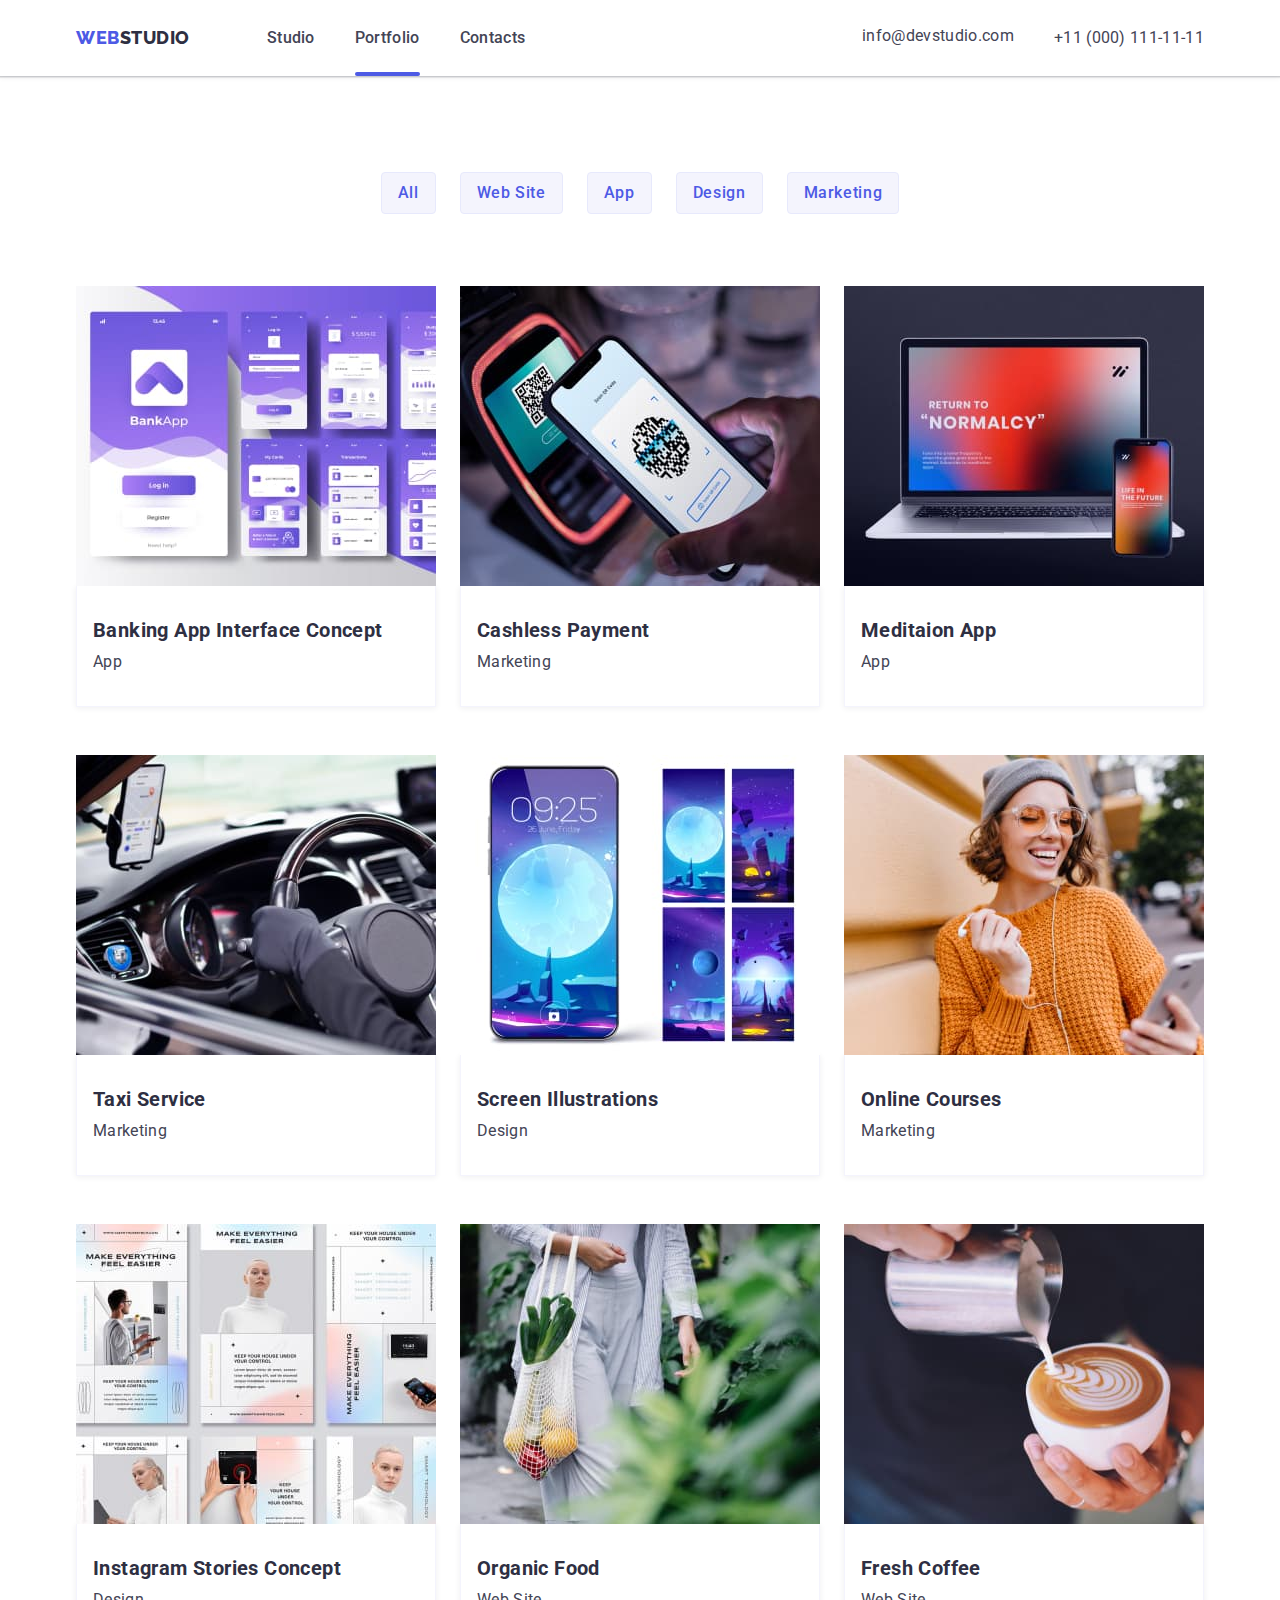
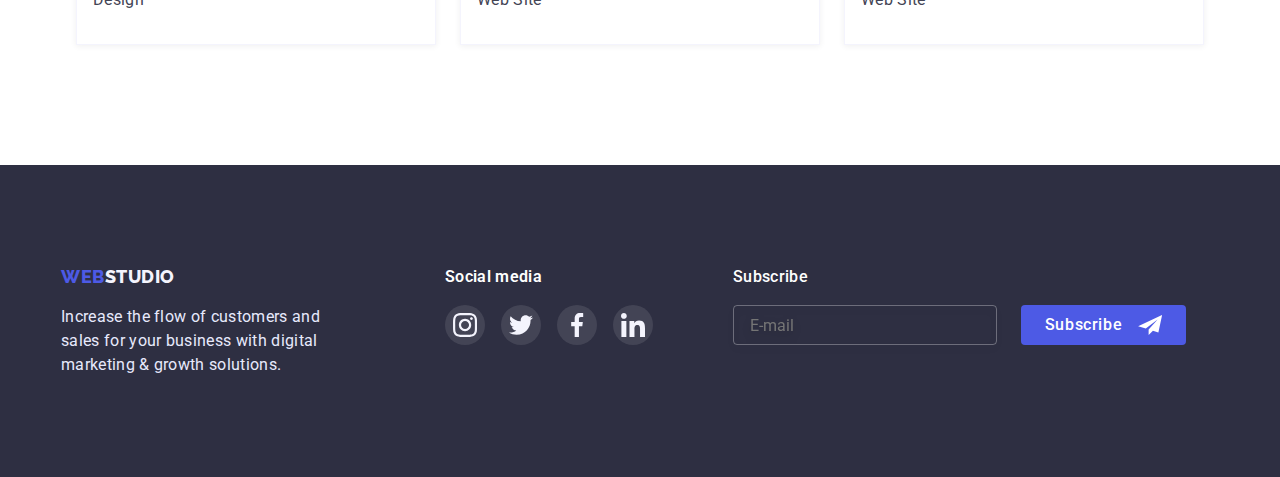
==== commit a61df9cc: "burger footer ready" ====
--- a/portfolio.html
+++ b/portfolio.html
@@ -279,7 +279,7 @@
     <footer class="footer-container">
       <div class="container footer-position">
         <div class="footer-info">
-          <a class="link logo" href="./index.html"
+          <a class="link logo logo-footer" href="./index.html"
             >Web<span class="logo-light">Studio</span></a
           >
           <p class="footer-paragraph">
@@ -292,28 +292,32 @@
             <h3 class="social-media-paragraph">Social media</h3>
             <ul class="social-footer-list list">
               <li class="social-list-item">
-                <a href="#" class="social-list-link link-bg">
+                <a href="#" class="link-bg">
                   <svg class="social-list-icon" width="24" height="24">
-                    <use href="./images/sprite.svg#icon-instagram"></use></svg
-                ></a>
+                    <use href="./images/sprite.svg#icon-instagram"></use>
+                  </svg>
+                </a>
               </li>
               <li class="social-list-item">
-                <a href="" class="social-list-link link-bg">
+                <a href="" class="link-bg">
                   <svg class="social-list-icon" width="24" height="24">
-                    <use href="./images/sprite.svg#icon-twitter"></use></svg
-                ></a>
+                    <use href="./images/sprite.svg#icon-twitter"></use>
+                  </svg>
+                </a>
               </li>
               <li class="social-list-item">
-                <a href="" class="social-list-link link-bg">
+                <a href="" class="link-bg">
                   <svg class="social-list-icon" width="24" height="24">
-                    <use href="./images/sprite.svg#icon-facebook"></use></svg
-                ></a>
+                    <use href="./images/sprite.svg#icon-facebook"></use>
+                  </svg>
+                </a>
               </li>
               <li class="social-list-item">
-                <a href="" class="social-list-link link-bg">
+                <a href="" class="link-bg">
                   <svg class="social-list-icon" width="24" height="24">
-                    <use href="./images/sprite.svg#icon-linkedin"></use></svg
-                ></a>
+                    <use href="./images/sprite.svg#icon-linkedin"></use>
+                  </svg>
+                </a>
               </li>
             </ul>
           </section>
@@ -331,6 +335,7 @@
                 placeholder="E-mail"
               />
             </label>
+
             <button type="submit" class="footer-form-submit">
               Subscribe
               <svg class="footer-icon-send">
@@ -341,5 +346,7 @@
         </div>
       </div>
     </footer>
+    <!-- Backdrop -->
+    <div class="backdrop is-hidden" data-modal>
   </body>
 </html>
--- a/css/styles.css
+++ b/css/styles.css
@@ -99,11 +99,13 @@
   font-size: 36px;
   line-height: 1.11;
   letter-spacing: 0.02em;
-  margin-top: 103px;
-  margin-bottom: 72px;
   text-align: center;
-}
-
+  text-transform: capitalize;
+}
+
+.section-title-team {
+  margin-top: 0;
+}
 .section-subtitle-team {
   font-weight: 500;
   font-size: 20px;
@@ -142,10 +144,6 @@
   color: var(--color-primary-brand);
 }
 
-.logo-header {
-  margin-right: 77px;
-}
-
 .logo-dark {
   color: var(--color-dark);
 }
@@ -154,13 +152,9 @@
   color: var(--color-light);
 }
 
-/* .container {
-  width: 1158px;
-  margin: 0 auto;
-  padding-left: 15px;
-  padding-right: 15px;
-} */
-
+.section-title {
+  margin-bottom: 72px;
+}
 /* ============== /Components ================= */
 /*#endregion*/
 
@@ -172,23 +166,53 @@
   padding-right: 15px;
 }
 
+@media screen and (max-width: 480px) {
+  .hero {
+    max-width: 767px;
+  }
+}
+
+@media screen and (max-width: 768px) {
+  .footer-form-input {
+    color: var(--color-white);
+    width: 100%;
+    max-width: 396px;
+    
+  }
+
+  /* .footer-position {
+    display: flex;
+    flex-direction: column;
+
+    gap: 72px;
+    align-items: center;
+  } */
+}
+
 @media screen and (min-width: 480px) {
   .container {
-    width: 396px;
+    width: 100%;
+    max-width: 428px;
     margin-left: auto;
     margin-right: auto;
   }
-}
-
-@media screen and (min-width: 769px) {
+
+  .footer-form-input {
+    width: 396px;
+  }
+}
+
+@media screen and (min-width: 768px) {
   .container {
-    width: 736px;
+    width: 100%;
+    max-width: 736px;
   }
 }
 
 @media screen and (min-width: 1200px) {
   .container {
-    width: 1158px;
+    width: 100%;
+    max-width: 1158px;
   }
 }
 
@@ -196,7 +220,8 @@
 @media screen and (max-width: 768px) {
   .menu,
   .menu-contacts,
-  .studio-features-svg-bg {
+  .studio-features-svg-bg,
+  .doing-list-section {
     display: none;
   }
 
@@ -216,16 +241,19 @@
     padding: 0;
     line-height: 0;
   }
-}
-
+
+  .our-customers > .container {
+    padding: 0;
+  }
+}
 /* =================== / Mobile =================== */
 /* ================== Mobile menu ================== */
 .mobile-menu {
   position: fixed;
-  width: 100%;
+  width: 100vw;
   height: 100%;
   min-height: 796px;
-  z-index: 1000;
+  z-index: 100;
   top: 0;
   left: 0;
   background-color: var(--color-white);
@@ -235,6 +263,7 @@
   pointer-events: none;
   transition: 500ms linear, visibilits 500ms linear;
 }
+
 .mobile-menu-open-icon {
   width: 32px;
   height: 22px;
@@ -247,6 +276,8 @@
 }
 
 .mobile-menu-container {
+  display: flex;
+  flex-direction: column;
   position: relative;
   padding: 40px;
 }
@@ -282,141 +313,85 @@
   fill: var(--color-white);
   border: none;
 }
+
+.mobile-menu-list {
+  display: flex;
+  flex-direction: column;
+  gap: 40px;
+  margin-bottom: 284px;
+}
+
+.mobile-menu-link {
+  font-weight: 700;
+  font-size: 36px;
+  line-height: 1.11;
+  letter-spacing: 0.02em;
+  color: var(--color-dark);
+}
+
+.mobile-contact-phone-number {
+  font-weight: 500;
+  font-size: 7vw;
+  line-height: 40px;
+  color: var(--color-dark);
+}
+
+.mobile-menu-bottom {
+  margin-top: auto;
+}
+
+.mobile-menu-contacts-item {
+  margin-top: 40px;
+  margin-bottom: 48px;
+}
+
+.mobile-contact-mail {
+  font-weight: 500;
+  font-size: 20px;
+  line-height: 1.2;
+  letter-spacing: 0.02em;
+  color: var(--color-text);
+}
+
+.mobile-social-list {
+  display: flex;
+  justify-content: flex-start;
+  gap: 20px;
+}
+
+.mobile-menu-link:hover,
+.mobile-contact-mail:hover,
+.mobile-contact-phone-number:hover,
+.mobile-menu-link:focus,
+.mobile-contact-mail:focus,
+.mobile-contact-phone-number:focus,
+.mobile-menu-link:active,
+.mobile-contact-mail:active,
+.mobile-contact-phone-number:active {
+  color: var(--color-primary-brand);
+}
+
+.active,
+.mobile-contact-phone-number {
+  color: var(--color-primary-brand);
+}
+.studio-section-features {
+  padding-top: 96px;
+  padding-bottom: 96px;
+}
 /* ================= / Mobile menu ================= */
 
-/* =================  Tablet ================= */
-
-@media screen and (min-width: 768px) {
-  .mobile-menu,
-  .mobile-menu-open {
-    display: none;
-  }
-
-  .page-header {
-    padding-top: 24px;
-    padding-bottom: 24px;
-    box-shadow: 0px 2px 1px rgba(46, 47, 66, 0.08),
-      0px 1px 1px rgba(46, 47, 66, 0.16), 0px 1px 6px rgba(46, 47, 66, 0.08);
-  }
-
-  .page-nav {
-    display: flex;
-    align-items: center;
-  }
-
-  .page-header-container {
-    display: flex;
-    align-items: center;
-    justify-content: space-between;
-  }
-
-  .menu {
-    display: flex;
-    align-items: center;
-  }
-
-  .menu-contacts {
-    display: flex;
-    flex-direction: column;
-    align-items: flex-start;
-    margin-left: auto;
-  }
-
-  .menu-contacts-item {
-    margin-right: 40px;
-  }
-
-  .menu-item {
-    position: relative;
-  }
-
-  .menu-item:not(:last-child) {
-    margin-right: 40px;
-  }
-
-  .menu-link {
-    font-weight: 700;
-    font-size: 16px;
-    line-height: 1.5;
-    letter-spacing: 0.02em;
-    color: var(--color-text);
-
-    transition-property: color;
-    transition-duration: 250ms;
-    transition-timing-function: cubic-bezier(0.4, 0, 0.2, 1);
-  }
-
-  .menu-link:hover,
-  .menu-link:focus,
-  .contact-mail:hover,
-  .contact-mail:focus,
-  .contact-phone-number:hover,
-  .contact-phone-number:focus,
-  .menu-link:active,
-  .contact-mail:active,
-  .contact-phone-number:active {
-    color: var(--color-primary-brand);
-  }
-
-  .contact-mail,
-  .contact-phone-number {
-    font-weight: 400;
-    font-size: 16px;
-    line-height: 1.5;
-    letter-spacing: 0.02em;
-    color: var(--color-text);
-
-    transition-property: color;
-    transition-duration: 250ms;
-    transition-timing-function: cubic-bezier(0.4, 0, 0.2, 1);
-  }
-}
-/* ================= / Tablet ================= */
-
-/* .link.current::after {
+.link.current::after {
   content: "";
   position: absolute;
   width: 100%;
   height: 4px;
   left: 0px;
-  bottom: -24px;
+  bottom: -26px;
   background-color: var(--color-primary-brand);
   border-radius: 2px;
 }
 
-.page-header {
-  padding-top: 24px;
-  padding-bottom: 24px;
-  box-shadow: 0px 2px 1px rgba(46, 47, 66, 0.08),
-    0px 1px 1px rgba(46, 47, 66, 0.16), 0px 1px 6px rgba(46, 47, 66, 0.08);
-}
-
-.page-nav {
-  display: flex;
-  align-items: center;
-}
-
-.page-header-container {
-  display: flex;
-  align-items: center;
-  justify-content: space-between;
-}
-
-.menu {
-  display: flex;
-  align-items: center;
-}
-
-.menu-contacts {
-  display: flex;
-  align-items: center;
-  margin-left: auto;
-}
-
-.menu-contacts-item {
-  margin-right: 40px;
-}
-
 .menu-item {
   position: relative;
 }
@@ -425,26 +400,8 @@
   margin-right: 40px;
 }
 
-.logo {
-  font-family: "Raleway", sans-serif;
-  font-weight: 800;
-  font-size: 18px;
-  line-height: 1.33;
-  letter-spacing: 0.03em;
-  text-transform: uppercase;
-  color: var(--color-primary-brand);
-}
-
-.logo-header {
-  margin-right: 77px;
-}
-
-.logo-dark {
-  color: var(--color-dark);
-}
-
-.logo-light {
-  color: var(--color-light);
+.menu-contacts-item:not(:last-child) {
+  margin-bottom: 4px;
 }
 
 .menu-link {
@@ -482,7 +439,7 @@
   transition-property: color;
   transition-duration: 250ms;
   transition-timing-function: cubic-bezier(0.4, 0, 0.2, 1);
-} */
+}
 /* ================== /Header ================== */
 /*#endregion*/
 
@@ -490,15 +447,12 @@
 /*#region */
 
 .hero {
-  display: flex;
-  flex-direction: column;
-  justify-content: center;
-  align-items: center;
-  /* width: 428px; */
-  width: 100vw;
-  height: 432px;
+  padding-top: 112px;
+  padding-bottom: 112px;
   margin-left: auto;
   margin-right: auto;
+  text-align: center;
+
   background-image: linear-gradient(
       rgba(46, 47, 66, 0.7),
       rgba(46, 47, 66, 0.7)
@@ -524,7 +478,6 @@
   font-size: 16px;
   line-height: 1.19;
   letter-spacing: 0.04em;
-  align-items: center;
   color: var(--color-white);
   background-color: var(--color-primary-brand);
   border-radius: 4px;
@@ -554,18 +507,23 @@
         rgba(46, 47, 66, 0.7)
       ),
       url("../images/hero/tablet-bg.jpg");
-    padding-top: 112px;
-    padding-bottom: 204px;
     width: 768px;
   }
+
   .hero-title {
     font-weight: 700;
-    font-size: 56px;
+    font-size: 54px;
     line-height: 1.07;
     letter-spacing: 0.02em;
     text-align: center;
     color: var(--color-white);
     width: 494px;
+  }
+
+  .modal-btn {
+    margin-top: 40px;
+    width: 169px;
+    height: 56px;
   }
 }
 
@@ -583,9 +541,10 @@
 
 @media screen and (min-width: 1200px) {
   .hero {
+    width: 1440px;
     padding-top: 192px;
     padding-bottom: 192px;
-    width: 1440px;
+    text-align: center;
 
     background-image: linear-gradient(
         rgba(46, 47, 66, 0.7),
@@ -605,22 +564,6 @@
       ),
       url("../images/hero/bg@2x.jpg");
   }
-
-  .modal-btn {
-    font-family: "Roboto", sans-serif;
-    font-weight: 700;
-    font-size: 16px;
-    line-height: 1.19;
-    letter-spacing: 0.04em;
-    align-items: center;
-    color: var(--color-white);
-    background-color: var(--color-primary-brand);
-    border-radius: 4px;
-    border: 0px;
-    margin-top: 48px;
-    width: 170px;
-    height: 51px;
-  }
 }
 /* ==============< /!--Hero-->================= */
 /*#endregion*/
@@ -631,6 +574,7 @@
   display: flex;
   flex-direction: column;
   text-align: center;
+  gap: 72px;
 }
 
 .section-subtitle {
@@ -640,7 +584,6 @@
   text-align: center;
   letter-spacing: 0.02em;
   color: var(--color-dark);
-  margin-top: 72px;
 }
 
 .section-paragraph {
@@ -650,69 +593,25 @@
   letter-spacing: 0.02em;
   color: var(--color-text);
   margin-top: 8px;
+  text-align: left;
 }
 
 /* ==================  /Особливості студії mobile ================== */
 
-/* ==================  Особливості студії  ================== */
-
-/* .studio-section-features {
-  padding-top: 120px;
-  padding-bottom: 120px;
-}
-.studio-features {
-  display: flex;
-  justify-content: space-between;
-}
-
-.studio-features-svg {
-  width: 64px;
-  height: 64px;
-}
-
-.studio-features-svg-bg {
-  display: flex;
-  justify-content: center;
-  align-items: center;
-  height: 112px;
-  background-color: #f4f4fd;
-  border-radius: 4px;
-  margin-bottom: 8px;
-}
-
-.studio-features-item {
-  flex-basis: calc((100%-72px) / 4);
-}
-
-.studio-features-item:not(:last-child) {
-  margin-right: 24px;
-} */
 /* ==================  /Особливості студії  ================== */
-
-/* ==================  What are we doing ================== */
-/* .doing-list {
-  display: flex;
-  justify-content: space-between;
-}
-
-.doing-list-section {
-  padding-bottom: 120px;
-} */
-/* =================  /What are we doing ================== */
 
 /* ==================  Our Team-Mobile ================== */
 .team {
   background-color: var(--color-light);
   padding-top: 96px;
   padding-bottom: 120px;
-  margin-top: 96px;
 }
 
 .our-team-list {
   display: flex;
   justify-content: center;
   flex-wrap: wrap;
-  gap: 24px;
+  gap: 72px;
 }
 
 .team-item {
@@ -750,113 +649,34 @@
 }
 
 .social-list-link:hover,
-.social-list-link:focus {
-  background-color: #31d0aa;
-} */
+.social-list-link:focus,
+.social-list-link:active {
+  background-color: var(--color-btn-bgrnd-active);
+  border: 0;
+}
 
 /* ================  /Our Team-Mobile ================ */
 
-/* ==================  Our Team ================== */
-/* .team {
-  background-color: var(--color-light);
-  padding-top: 120px;
-  padding-bottom: 120px;
-}
-
-.our-team-list {
-  display: flex;
-  justify-content: space-between;
+/* =============  Our Customers-Mobile ================ */
+.our-customers {
+  padding-top: 104px;
+  padding-bottom: 104px;
+}
+
+.our-customers-list {
+  display: flex;
   flex-wrap: wrap;
-  gap: 24px;
-}
-.our-team-wrapper {
-  padding: 32px 16px;
-  text-align: center;
-}
-.team-item {
-  background-color: var(--color-white);
-  box-shadow: 0px 1px 6px rgba(46, 47, 66, 0.08),
-    0px 1px 1px rgba(46, 47, 66, 0.16), 0px 2px 1px rgba(46, 47, 66, 0.08);
-  border-radius: 0px 0px 4px 4px;
-}
-
-.social-list {
-  display: flex;
   justify-content: center;
-  gap: 24px;
-  margin-top: 12px;
-}
-
-.social-list-link {
+  column-gap: 16px;
+  row-gap: 72px;
+}
+
+.our-customers-link {
   display: flex;
   justify-content: center;
   align-items: center;
-  width: 40px;
-  height: 40px;
-  border-radius: 50%;
-  background-color: var(--color-primary-brand);
-  fill: var(--color-white);
-
-  transition-property: background-color;
-  transition-duration: 250ms;
-  transition-timing-function: cubic-bezier(0.4, 0, 0.2, 1);
-}
-
-.social-list-link:hover,
-.social-list-link:focus {
-  background-color: #31d0aa;
-} */
-
-/* =================  / Our Team ================== */
-
-/* =============  Our Customers-Mobile ================ */
- .our-customers {
-  padding-top: 104px;
-  padding-bottom: 104px;
-}
-
-.our-customers-list {
-  display: flex;
-  flex-wrap: wrap;
-  justify-content: center;
-  gap: 16px;
-  width: 396px;
-}
-
-.our-customers-link {
-  display: flex;
-  justify-content: center;
-  align-items: center;
-  width: 190px;
-  height: 88px;
-  fill: rgba(46, 47, 66, 0.4);
-  border: 1px solid rgba(46, 47, 66, 0.4);
-  border-radius: 4px;
-
-  transition-property: fill, border;
-  transition-duration: 250ms;
-  transition-timing-function: cubic-bezier(0.4, 0, 0.2, 1);
-}
-/* ============  /Our Customers-Mobile =============== */
-
-/* =================   Our Customers ================== */
-/* .our-customers {
-  padding-top: 120px;
-  padding-bottom: 120px;
-}
-
-.our-customers-list {
-  display: flex;
-  justify-content: center;
-  gap: 24px;
-}
-
-.our-customers-link {
-  display: flex;
-  justify-content: center;
-  align-items: center;
-  width: 168px;
-  height: 88px;
+  width: 100%;
+  height: 100%;
   fill: rgba(46, 47, 66, 0.4);
   border: 1px solid rgba(46, 47, 66, 0.4);
   border-radius: 4px;
@@ -870,11 +690,19 @@
 .our-customers-link:focus {
   fill: rgba(77, 90, 229, 1);
   border: 1px solid rgba(77, 90, 229, 1);
-} */
-
-/* =================  / Our Customers ================== */
+}
+
+.footer-position {
+    display: flex;
+    flex-direction: column;
+
+    gap: 72px;
+    align-items: center;
+  }
+/* ============  /Our Customers-Mobile =============== */
+
 /* ==================  Portfolio ================== */
-/* .portfolio-overlay {
+.portfolio-overlay {
   overflow: hidden;
   position: relative;
 }
@@ -900,7 +728,16 @@
   background-blend-mode: soft-light;
   mix-blend-mode: normal;
 }
+
+.card-color:hover .overlay,
+.card-color:focus .overlay {
+  transform: translate(0, 0);
+}
+
 .portfolio-card:hover .overlay {
+  transform: translate(0, 0);
+}
+.portfolio-card:focus .overlay {
   transform: translate(0, 0);
 }
 
@@ -921,7 +758,7 @@
 }
 
 .portfolio-item:not(:last-child) {
-  padding-right: 24px;
+  margin-right: 24px;
 }
 
 .portfolio-container {
@@ -940,15 +777,16 @@
   border: 0.5px solid var(--color-light);
   border-top: none;
   box-shadow: 0px 1px 6px rgba(46, 47, 66, 0.08);
-} */
+}
 /* ==================  /Portfolio ================== */
 
 /* ================  Footer-Mobile ================ */
 .footer-container {
   background-color: var(--color-dark);
-  margin-top: 97px;
-  padding-top: 96x;
+  padding-top: 96px;
   padding-bottom: 96px;
+  margin-left: auto;
+  margin-right: auto;
 }
 
 .logo-footer {
@@ -961,17 +799,8 @@
   letter-spacing: 0.02em;
   color: var(--color-accent);
   width: 264px;
-  height: 110px;
   margin-top: 16px;
 }
-
-.footer-position {
-  display: flex;
-  flex-direction: column;
-  justify-content: flex-start;
-  align-items: center;
-  padding-top: 96px;
-  }
 
 .social-footer-list {
   display: flex;
@@ -991,15 +820,28 @@
 }
 
 .link-bg {
+  display: flex;
+  justify-content: center;
+  align-items: center;
+  width: 40px;
+  height: 40px;
+  border-radius: 50%;
   background-color: rgba(255, 255, 255, 0.1);
+  fill: var(--color-white);
 
   transition-property: background-color;
   transition-duration: 250ms;
   transition-timing-function: cubic-bezier(0.4, 0, 0.2, 1);
+
+  transition-property: background-color;
+  transition-duration: 250ms;
+  transition-timing-function: cubic-bezier(0.4, 0, 0.2, 1);
 }
 
 .link-bg:hover,
-.link-bg:focus {
+.link-bg:focus,
+.link-bg:active {
+  background-color: var(--color-success);
   box-shadow: 0px 4px 4px rgba(0, 0, 0, 0.25);
 }
 
@@ -1009,14 +851,12 @@
   line-height: 1.5;
   letter-spacing: 0.02em;
   color: var(--color-white);
-  margin-top: 72px;
   margin-bottom: 16px;
   text-align: center;
 }
 
 .footer-form-input {
   color: var(--color-white);
-  width: 264px;
   height: 40px;
   border: 1px solid rgba(255, 255, 255, 0.3);
   filter: drop-shadow(0px 4px 4px rgba(0, 0, 0, 0.15));
@@ -1024,7 +864,6 @@
   background-color: transparent;
   padding-left: 16px;
   outline: none;
-  margin-bottom: 16px;
 }
 
 .footer-form-submit {
@@ -1043,9 +882,10 @@
   border: 0px;
   width: 165px;
   height: 40px;
- 
+
   margin: 0 auto;
-  }
+  margin-top: 16px;
+}
 
 .footer-form-submit:hover,
 .footer-form-submit:focus {
@@ -1060,125 +900,9 @@
   width: 24px;
 }
 /* ================  /Footer-Mobile ================ */
-/* ==================  Footer ================== */
-/* .social-footer-list {
-  display: flex;
-  justify-content: center;
-  gap: 16px;
-  margin-top: 12px;
-}
-
-.footer-paragraph {
-  font-size: 16px;
-  line-height: 1.5;
-  letter-spacing: 0.02em;
-  color: var(--color-accent);
-  width: 264px;
-  height: 110px;
-  margin-top: 16px;
-}
-
-.footer-container {
-  background-color: var(--color-dark);
-  padding-top: 100px;
-  padding-bottom: 100px;
-}
-
-.footer-position {
-  display: flex;
-  justify-content: flex-start;
-  align-items: baseline;
-  }
-
-.footer-info {
-  margin-right: 120px;
-}
-.footer-social-media {
-  margin-right: 80px;
-}
-.social-media-paragraph {
-  font-weight: 600;
-  font-size: 16px;
-  line-height: 24px;
-  letter-spacing: 0.02em;
-  color: var(--color-white);
-  margin-bottom: 16px;
-}
-
-.link-bg {
-  background-color: rgba(255, 255, 255, 0.1);
-
-  transition-property: background-color;
-  transition-duration: 250ms;
-  transition-timing-function: cubic-bezier(0.4, 0, 0.2, 1);
-}
-
-.link-bg:hover,
-.link-bg:focus {
-  box-shadow: 0px 4px 4px rgba(0, 0, 0, 0.25);
-}
-
-.footer-form {
-  display: flex;
-  align-items: center;
-  gap: 24px;
-}
-
-.footer-form-paragraph {
-  font-weight: 500;
-  font-size: 16px;
-  line-height: 1.5;
-  letter-spacing: 0.02em;
-  color: var(--color-white);
-  margin-bottom: 16px;
-}
-
-.footer-form-input {
-  color: var(--color-white);
-  width: 264px;
-  height: 40px;
-  border: 1px solid rgba(255, 255, 255, 0.3);
-  filter: drop-shadow(0px 4px 4px rgba(0, 0, 0, 0.15));
-  border-radius: 4px;
-  background-color: transparent;
-  padding-left: 16px;
-  outline: none;
-}
-
-.footer-form-submit {
-  display: flex;
-  align-items: center;
-  justify-content: center;
-  gap: 16px;
-  font-family: "Roboto", sans-serif;
-  font-weight: 500;
-  font-size: 16px;
-  line-height: 1.5;
-  letter-spacing: 0.04em;
-  color: var(--color-white);
-  background-color: var(--color-primary-brand);
-  border-radius: 4px;
-  border: 0px;
-  width: 165px;
-  height: 40px;
-}
-
-.footer-form-submit:hover,
-.footer-form-submit:focus {
-  box-shadow: 0px 4px 4px rgba(0, 0, 0, 0.15);
-}
-
-.footer-form-submit:active {
-  background-color: var(--color-btn-bgrnd-active);
-}
-.footer-icon-send {
-  height: 20px;
-  width: 24px;
-} */
-/* ================== /Footer ================== */
 
 /* ================== Modal window ================== */
-/* .backdrop {
+.backdrop {
   position: fixed;
   top: 0;
   left: 0;
@@ -1203,8 +927,9 @@
   top: 50%;
   left: 50%;
   transform: translate(-50%, -50%);
-  width: 408px;
- 
+  width: 90%;
+  max-width: 408px;
+
   background-color: #fcfcfc;
   box-shadow: 0px 1px 1px rgba(0, 0, 0, 0.14), 0px 1px 3px rgba(0, 0, 0, 0.12),
     0px 2px 1px rgba(0, 0, 0, 0.2);
@@ -1231,21 +956,15 @@
 }
 
 .modal-close-btn:hover,
-.modal-close-btn:focus {
-  background-color: #e7e9fc;
-  box-shadow: 0px 1px 6px rgba(46, 47, 66, 0.08),
-    0px 1px 1px rgba(46, 47, 66, 0.16), 0px 2px 1px rgba(46, 47, 66, 0.08);
-  border: none;
-}
-
+.modal-close-btn:focus,
 .modal-close-btn:active {
   background-color: var(--color-btn-bgrnd-active);
   fill: var(--color-white);
   border: none;
-} */
+}
 /* ================== /Modal window ================== */
 /* ==================  Modal form ================== */
-/* .modal-paragraph {
+.modal-paragraph {
   font-weight: 500;
   font-size: 16px;
   line-height: 1.5;
@@ -1399,6 +1118,332 @@
 
 .privacy-policy {
   color: var(--color-primary-brand);
+}
+
+/* ================== /Modal form ================== */
+/* =================  Tablet ================= */
+
+@media screen and (min-width: 768px) {
+  .mobile-menu,
+  .mobile-menu-open,
+  .studio-features-svg-bg,
+  .doing-list-section {
+    display: none;
+  }
+
+  .page-header {
+    padding-top: 24px;
+    padding-bottom: 16px;
+    box-shadow: 0px 2px 1px rgba(46, 47, 66, 0.08),
+      0px 1px 1px rgba(46, 47, 66, 0.16), 0px 1px 6px rgba(46, 47, 66, 0.08);
+  }
+
+  .page-nav {
+    display: flex;
+    align-items: center;
+    margin-right: auto;
+  }
+
+  .page-header-container {
+    display: flex;
+    align-items: center;
+    justify-content: space-between;
+  }
+
+  .menu {
+    display: flex;
+    align-items: center;
+  }
+
+  .menu-contacts {
+    display: flex;
+    flex-direction: column;
+    align-items: flex-start;
+    margin-left: 0;
+  }
+
+  .menu-item {
+    position: relative;
+  }
+
+  .menu-item:not(:last-child) {
+    margin-right: 40px;
+  }
+
+  .menu-link {
+    font-weight: 500;
+    font-size: 16px;
+    line-height: 1.5;
+    letter-spacing: 0.02em;
+    color: var(--color-text);
+
+    transition-property: color;
+    transition-duration: 250ms;
+    transition-timing-function: cubic-bezier(0.4, 0, 0.2, 1);
+  }
+
+  .menu-link:hover,
+  .menu-link:focus,
+  .contact-mail:hover,
+  .contact-mail:focus,
+  .contact-phone-number:hover,
+  .contact-phone-number:focus,
+  .menu-link:active,
+  .contact-mail:active,
+  .contact-phone-number:active {
+    color: var(--color-primary-brand);
+  }
+
+  .contact-mail,
+  .contact-phone-number {
+    font-weight: 400;
+    font-size: 12px;
+    line-height: 1.33;
+    letter-spacing: 0.02em;
+    color: var(--color-text);
+
+    transition-property: color;
+    transition-duration: 250ms;
+    transition-timing-function: cubic-bezier(0.4, 0, 0.2, 1);
+  }
+  .features-first {
+    display: flex;
+    gap: 24px;
+  }
+
+  .studio-features {
+    display: flex;
+    flex-direction: row;
+    flex-wrap: wrap;
+    row-gap: 72px;
+    column-gap: 24px;
+  }
+
+  .our-team-list {
+    gap: 64px;
+  }
+  .studio-features-item {
+    flex-basis: calc((100% - 24px) / 2);
+  }
+  .section-subtitle,
+  .studio-features-item {
+    text-align: left;
+  }
+  .our-customers-list {
+    column-gap: 0;
+  }
+
+  .our-customers-link {
+    width: 168px;
+  }
+  .our-customers-list {
+    width: 100%;
+  }
+
+  .our-customers-item {
+    max-width: 190px;
+    width: 100%;
+    height: 88px;
+  }
+
+  .footer-container {
+    background-color: var(--color-dark);
+    padding-top: 96px;
+    padding-bottom: 96px;
+    padding-left: 93px;
+
+    margin-left: auto;
+    margin-right: auto;
+  }
+  .footer-position {
+    display: flex;
+    flex-direction: row;
+    flex-wrap: wrap;
+    row-gap: 72px;
+    column-gap: 24px;
+    margin: 0 auto;
+    align-items: flex-start;
+    /* padding-left: 108px; */
+  }
+  .footer-info {
+    display: block;
+    width: 264px;
+  }
+  .footer-form {
+    display: flex;
+    gap: 24px;
+  }
+
+  .footer-form-submit {
+    margin-top: 0;
+  }
+
+  .logo-footer,
+  .social-media-paragraph,
+  .footer-form-paragraph {
+    display: block;
+    text-align: left;
+  }
+  .footer-form-paragraph {
+    margin-top: 0;
+  }
+  .footer-form-input {
+    width: 264px;
+  }
+  .logo-header {
+    margin-right: 120px;
+  }
+}
+/* @media screen and (min-width: 480px) and (max-width: 1199px) {
+  .our-customers-item {
+    flex-basis: calc((100% - 24px) / 3);
+  }
 } */
 
-/* ================== /Modal form ================== */
+/* ================= / Tablet ================= */
+
+/* ================= Desktop ================= */
+/* =============== / Desktop ================= */
+
+@media screen and (min-width: 1200px) {
+  .page-header {
+    padding-bottom: 24px;
+  }
+
+  .logo-header {
+    margin-right: 77px;
+  }
+  .menu-contacts {
+    display: flex;
+    flex-direction: row;
+    align-items: center;
+    margin-left: auto;
+    gap: 40px;
+  }
+  .contact-mail,
+  .contact-phone-number {
+    font-size: 16px;
+    line-height: 1.5;
+  }
+
+  .studio-section-features {
+    padding-top: 120px;
+    padding-bottom: 120px;
+  }
+
+  .studio-features {
+    display: flex;
+    flex-direction: row;
+    flex-wrap: nowrap;
+    justify-content: space-between;
+    margin-left: 0;
+    row-gap: 24px;
+    column-gap: 0;
+  }
+
+  .studio-features-svg {
+    width: 64px;
+    height: 64px;
+  }
+
+  .studio-features-svg-bg {
+    display: flex;
+    justify-content: center;
+    align-items: center;
+    height: 112px;
+    background-color: #f4f4fd;
+    border-radius: 4px;
+    margin-bottom: 8px;
+  }
+
+  .studio-features-item {
+    flex-basis: calc((100%-72px) / 4);
+  }
+
+  .studio-features-item:not(:last-child) {
+    margin-right: 24px;
+  }
+
+  .section-subtitle {
+    font-size: 20px;
+    line-height: 1.2;
+    letter-spacing: 0.02em;
+    color: var(--color-dark);
+    margin-top: 0;
+  }
+
+  .section-paragraph {
+    font-weight: 400;
+    font-size: 16px;
+    line-height: 1.5;
+    letter-spacing: 0.02em;
+    color: var(--color-text);
+    margin-top: 8px;
+  }
+  .our-team-list {
+    gap: 24px;
+  }
+
+  
+  .our-customers-item {
+    max-width: 168px;
+    width: 100%;
+    height: 88px;
+  }
+
+  .our-customers-container {
+    width: 1158px;
+    padding-left: 15px;
+    padding-right: 15px;
+  }
+  .our-customers {
+    padding-top: 120px;
+    padding-bottom: 120px;
+    margin: 0 auto;
+  }
+
+  .our-customers-list {
+    gap: 24px;
+  }
+
+  .footer-container {
+    background-color: var(--color-dark);
+    padding-top: 100px;
+    padding-bottom: 100px;
+    padding-left: 0;
+  }
+
+  .footer-position {
+    padding-left: 0;
+    gap: 0;
+  }
+  .footer-social-media {
+    margin-left: 120px;
+    margin-right: 80px;
+  }
+  /* ==================  What are we doing ================== */
+  .doing-list {
+    display: flex;
+    justify-content: space-between;
+    margin-top: 72px;
+  }
+
+  .doing-list-section {
+    display: block;
+
+    padding-bottom: 120px;
+  }
+
+  .section-title {
+    margin-top: 0;
+  }
+  /* ============  /What are we doing ============ */
+
+  /* ==================  Our Team-Desktop ================== */
+  .team {
+    background-color: var(--color-light);
+    padding-top: 120px;
+    padding-bottom: 120px;
+  }
+  /* ==================  Our Team-Desktop ================== */
+}
